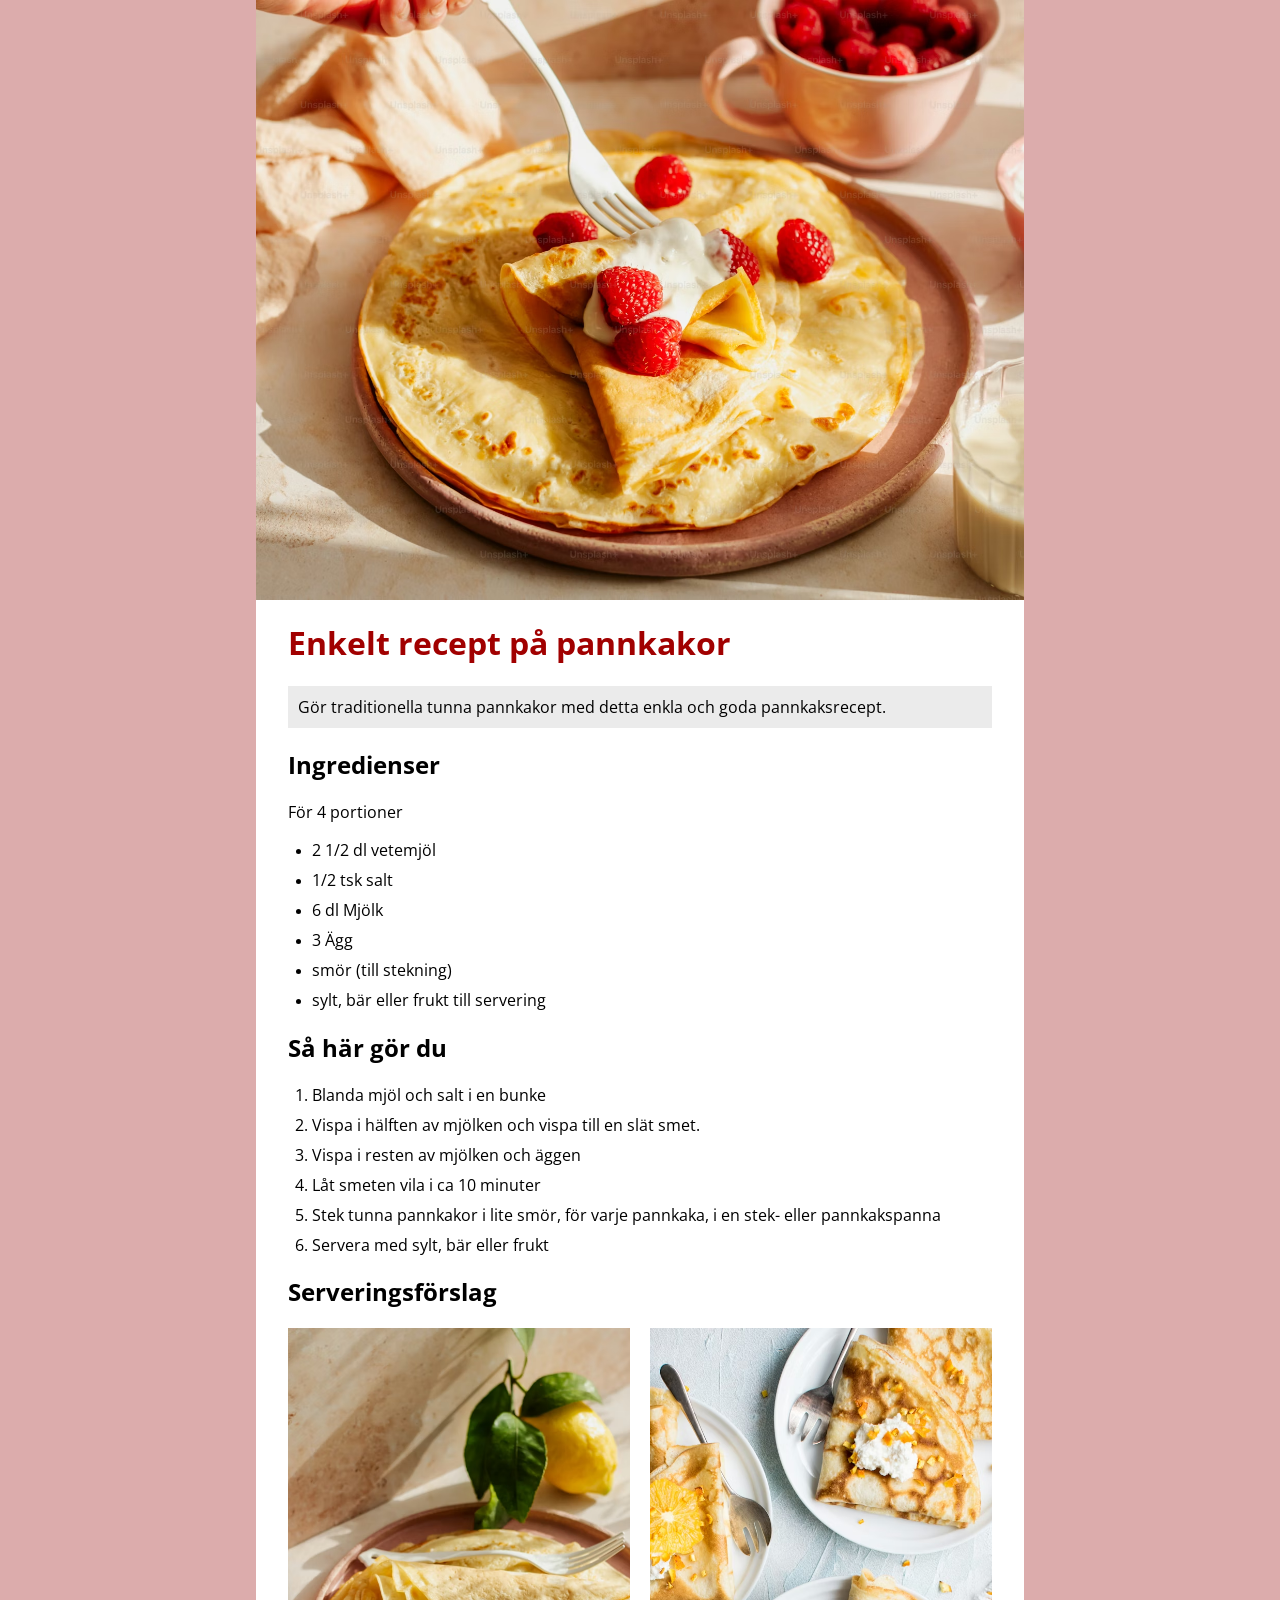
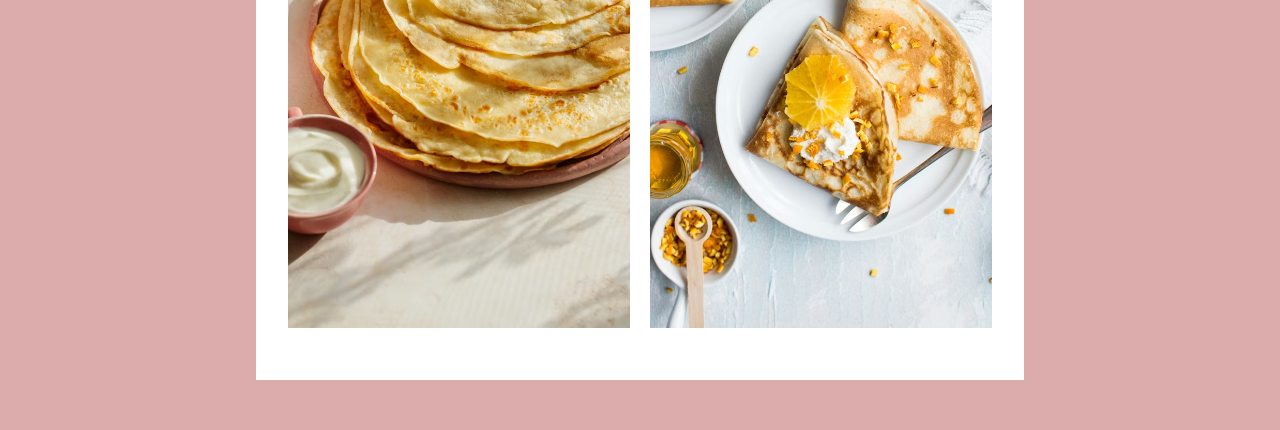
==== index.html @ ebb89137 "Refactor list formatting Co-authored-by: Copilot <copilot@github.com>" ====
<!doctype html>
<html lang="en-US">
  <head>
    <title>Pannkakor</title>
    <meta charset="utf-8" />
    <meta name="viewport" content="width=device-width" />    
    <link rel="icon" type="image/x-icon" href="images/favicon.ico">   
    <link href="styles/style.css" rel="stylesheet" />
  </head>
  <body>
    <div class="content">
      <div class="top-image"></div>
      <div class="article">
        <h1>Enkelt recept på pannkakor</h1>
        <p class="infobox">Gör traditionella tunna pannkakor med detta enkla och goda pannkaksrecept.</p>
        <h2>Ingredienser</h2>
        <p>För 4 portioner</p>
          <ul>
            <li>2 1/2 dl vetemjöl</li>
            <li>1/2 tsk salt</li>
            <li>6 dl Mjölk</li>
            <li>3 Ägg</li>
            <li>smör (till stekning)</li>
            <li>sylt, bär eller frukt till servering</li>
          </ul>
        <h2>Så här gör du</h2>
        <ol>
          <li>Blanda mjöl och salt i en bunke</li>
          <li>Vispa i hälften av mjölken och vispa till en slät smet.</li>
          <li>Vispa i resten av mjölken och äggen</li>
          <li>Låt smeten vila i ca 10 minuter</li>
          <li>Stek tunna pannkakor i lite smör, för varje pannkaka, i en stek- eller pannkakspanna</li>
          <li>Servera med sylt, bär eller frukt</li>
        </ol>
        <h2>Serveringsförslag</h2>
        <div class="bottom-images">
          <img src="images/pannkakor2.jpg">
          <img src="images/pannkakor3.jpg">
        </div>     
      </div>
    </div>
  </body>
</html>
---- styles/style.css ----
@import url('https://fonts.googleapis.com/css2?family=Open+Sans:ital,wght@0,300..800;1,300..800&display=swap');

body, html {
    background-color: #DCACAC;
    margin: 0px;
    padding-top: 0px;    
    font-family: "Open Sans", sans-serif;
}

.top-image{
    background-image: url("../images/pannkakor.jpg");
    height: 600px;

    background-position: center;
    background-repeat: no-repeat;
    background-size: cover;
    position: relative;
}

.infobox{
    background-color: #EBEBEB;
    padding: 10px;
}

.article {
    padding: 0rem 2rem 2rem 2rem;
    margin-bottom: 50px;
}

.article h1{
    color: #A10000;
}

/** Spacing between li**/
.article li {
    margin-top: 8px;
    margin-left: 1.5em;
}

/** Size of bullets **/
.article ul li::marker {
  font-size: 0.8em;
}

/** Reduce indentation of lists **/
.article ul, ol {
    text-align: left;
    padding: 0px;
}

.bottom-images{
    display: grid;
    grid-template-columns: 1fr 1fr;
    column-gap: 20px;
    width: 100%;
}

.bottom-images img{
    width: 100%;
    height: 600px;
    margin-bottom: 20px;
    object-fit: cover;
}

.content{
    background-color: white;
    width: 60%;
    min-width: 700px;
    margin-left: auto;
    margin-right: auto;
}

/** Responsive design **/
@media screen and (max-width: 800px) {
    .bottom-images{
        grid-template-columns: 1fr;
    }
    
}
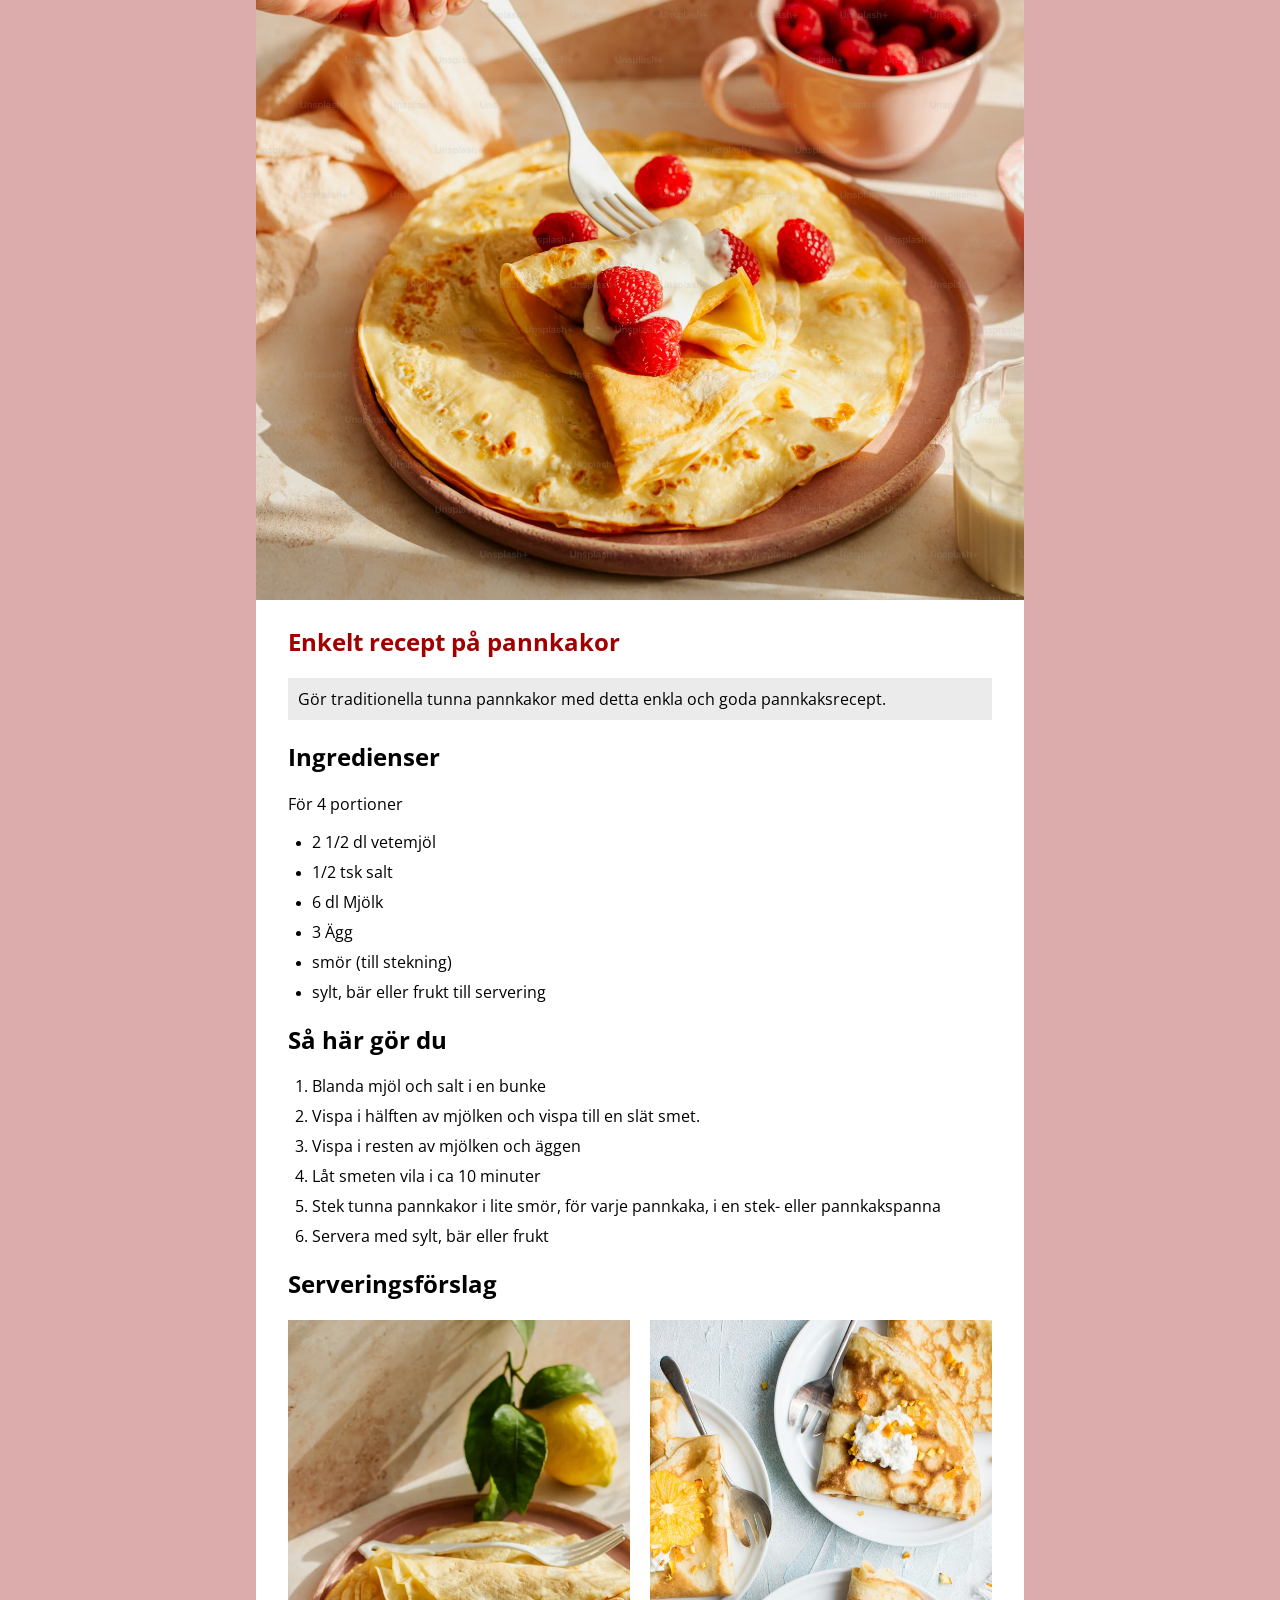
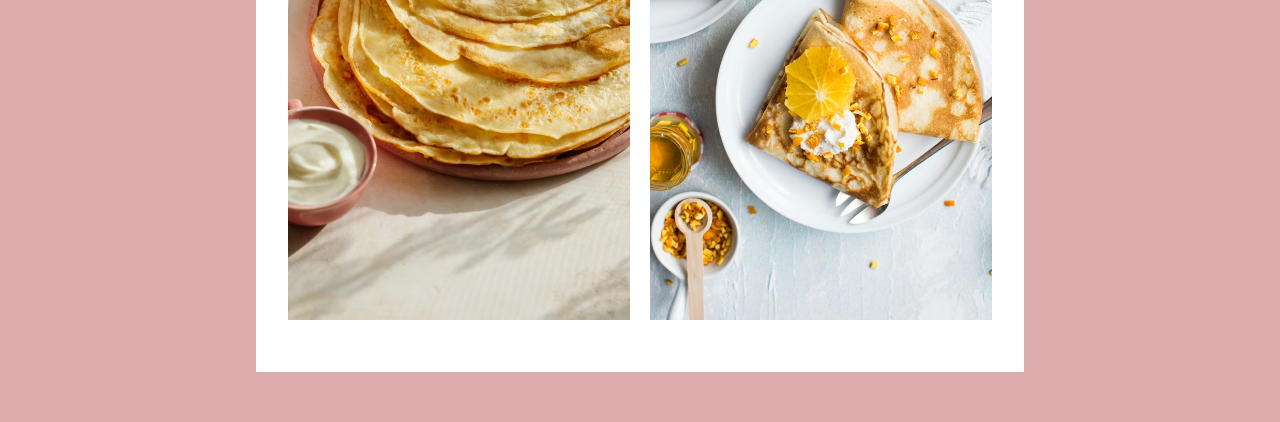
==== commit 75bcfe90: "Refactored html with semantics to improve structure and accessibility" ====
--- a/index.html
+++ b/index.html
@@ -1,43 +1,49 @@
 <!doctype html>
-<html lang="en-US">
+<html lang="sv">
   <head>
     <title>Pannkakor</title>
     <meta charset="utf-8" />
     <meta name="viewport" content="width=device-width" />    
     <link rel="icon" type="image/x-icon" href="images/favicon.ico">   
-    <link href="styles/style.css" rel="stylesheet" />
+    <link rel="stylesheet" href="styles/style.css" />
   </head>
   <body>
-    <div class="content">
-      <div class="top-image"></div>
-      <div class="article">
-        <h1>Enkelt recept på pannkakor</h1>
-        <p class="infobox">Gör traditionella tunna pannkakor med detta enkla och goda pannkaksrecept.</p>
-        <h2>Ingredienser</h2>
-        <p>För 4 portioner</p>
-          <ul>
-            <li>2 1/2 dl vetemjöl</li>
-            <li>1/2 tsk salt</li>
-            <li>6 dl Mjölk</li>
-            <li>3 Ägg</li>
-            <li>smör (till stekning)</li>
-            <li>sylt, bär eller frukt till servering</li>
-          </ul>
-        <h2>Så här gör du</h2>
-        <ol>
-          <li>Blanda mjöl och salt i en bunke</li>
-          <li>Vispa i hälften av mjölken och vispa till en slät smet.</li>
-          <li>Vispa i resten av mjölken och äggen</li>
-          <li>Låt smeten vila i ca 10 minuter</li>
-          <li>Stek tunna pannkakor i lite smör, för varje pannkaka, i en stek- eller pannkakspanna</li>
-          <li>Servera med sylt, bär eller frukt</li>
-        </ol>
-        <h2>Serveringsförslag</h2>
-        <div class="bottom-images">
-          <img src="images/pannkakor2.jpg">
-          <img src="images/pannkakor3.jpg">
-        </div>     
-      </div>
+    <div class="wrapper">      
+      <article class="article">
+        <section class="top-image"><img src="images/pannkakor.jpg" alt="Bild på pannkakor"></section>
+        <main class="article-content">
+          <header><h1>Enkelt recept på pannkakor</h1></header>
+          <section>
+            <p class="infobox">Gör traditionella tunna pannkakor med detta enkla och goda pannkaksrecept.</p>
+            <h2>Ingredienser</h2>
+            <p>För 4 portioner</p>
+              <ul>
+                <li>2 1/2 dl vetemjöl</li>
+                <li>1/2 tsk salt</li>
+                <li>6 dl Mjölk</li>
+                <li>3 Ägg</li>
+                <li>smör (till stekning)</li>
+                <li>sylt, bär eller frukt till servering</li>
+              </ul>
+            <h2>Så här gör du</h2>
+            <ol>
+              <li>Blanda mjöl och salt i en bunke</li>
+              <li>Vispa i hälften av mjölken och vispa till en slät smet.</li>
+              <li>Vispa i resten av mjölken och äggen</li>
+              <li>Låt smeten vila i ca 10 minuter</li>
+              <li>Stek tunna pannkakor i lite smör, för varje pannkaka, i en stek- eller pannkakspanna</li>
+              <li>Servera med sylt, bär eller frukt</li>
+            </ol>
+          </section>
+          <section>
+            <h2>Serveringsförslag</h2>
+            <footer class="bottom-images">
+              <img src="images/pannkakor2.jpg" alt="Pannkakor med jordgubbar och grädde">
+              <img src="images/pannkakor3.jpg" alt="Pannkakor med apelsinskivor och ricottaost">
+            </footer>
+          </section>
+        </main>
+      </article>
     </div>
   </body>
 </html>
--- a/styles/style.css
+++ b/styles/style.css
@@ -7,14 +7,11 @@
     font-family: "Open Sans", sans-serif;
 }
 
-.top-image{
-    background-image: url("../images/pannkakor.jpg");
+.top-image img{
+    width: 100%;
     height: 600px;
-
-    background-position: center;
-    background-repeat: no-repeat;
-    background-size: cover;
-    position: relative;
+    position: center;
+    object-fit: cover;
 }
 
 .infobox{
@@ -22,13 +19,16 @@
     padding: 10px;
 }
 
-.article {
-    padding: 0rem 2rem 2rem 2rem;
+.article {    
     margin-bottom: 50px;
 }
 
 .article h1{
     color: #A10000;
+}
+
+.article-content{
+    padding: 0rem 2rem 2rem 2rem;
 }
 
 /** Spacing between li**/
@@ -62,7 +62,7 @@
     object-fit: cover;
 }
 
-.content{
+.wrapper{
     background-color: white;
     width: 60%;
     min-width: 700px;
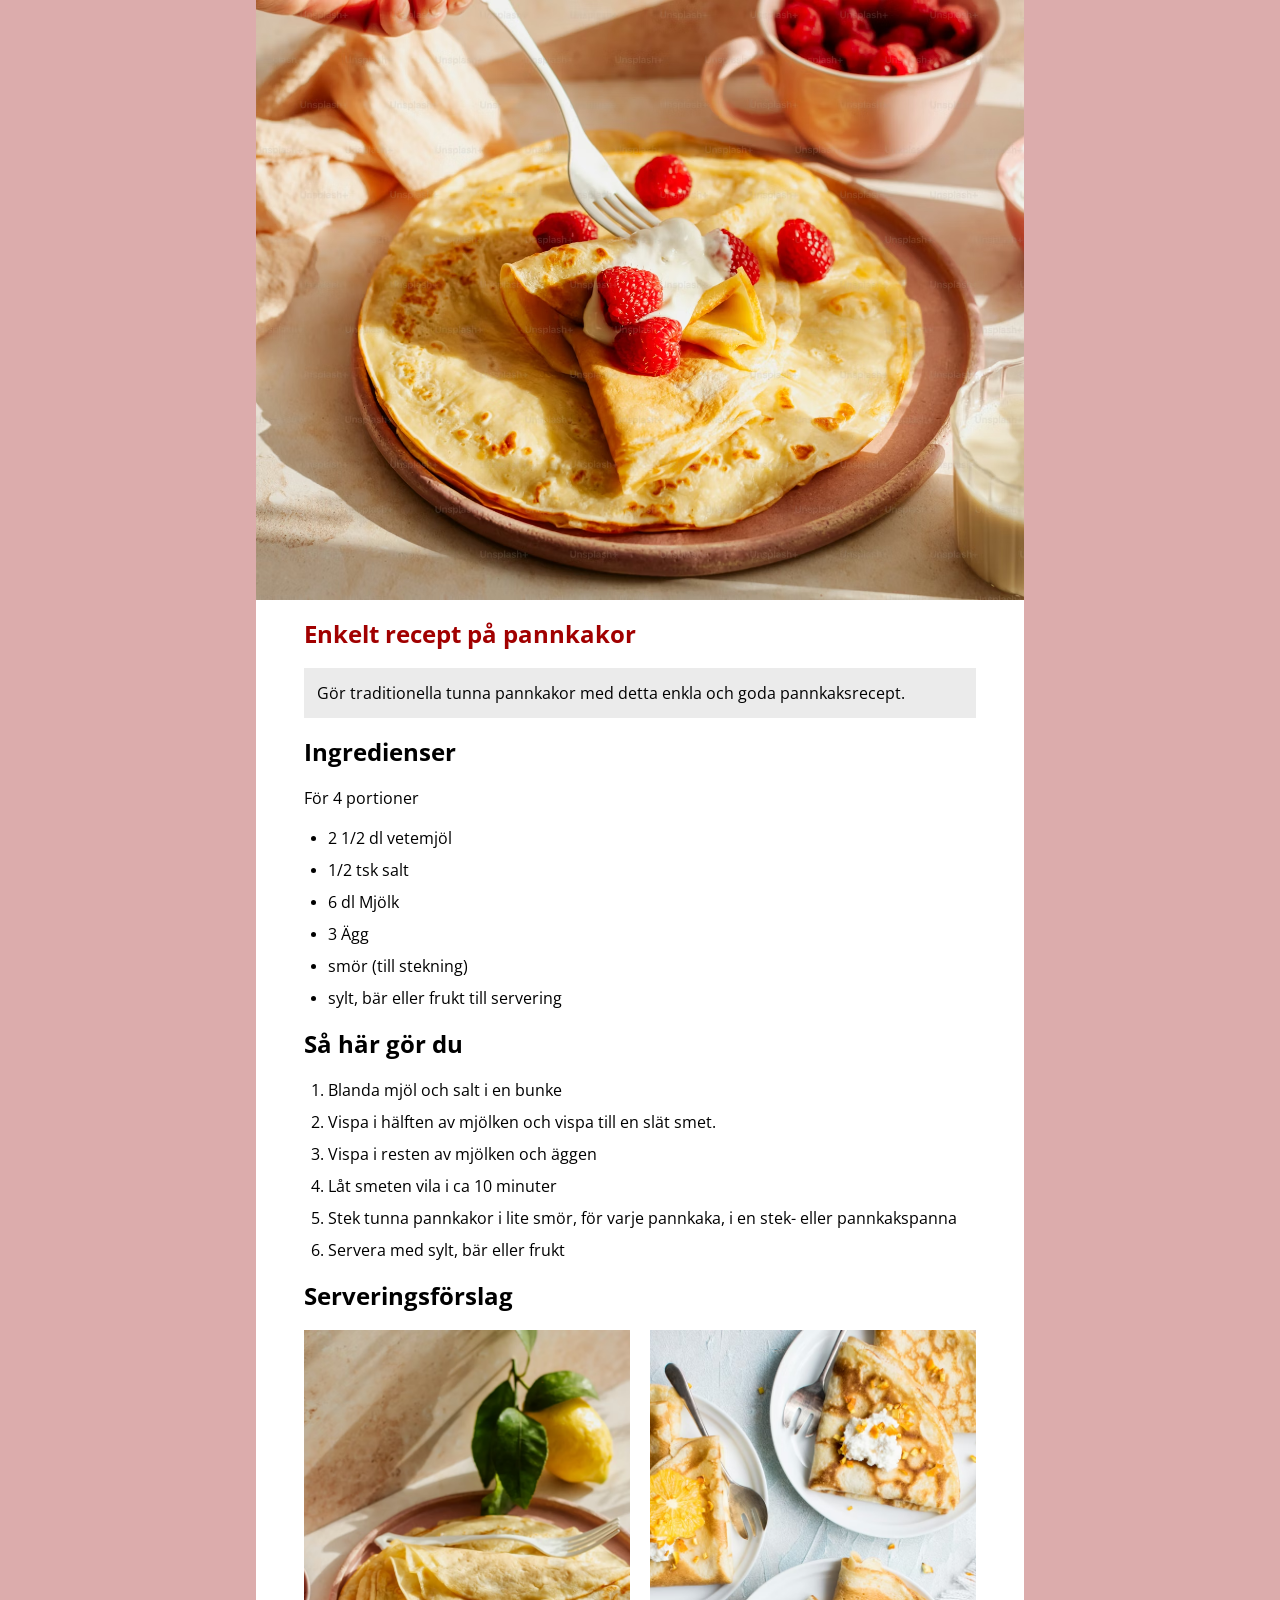
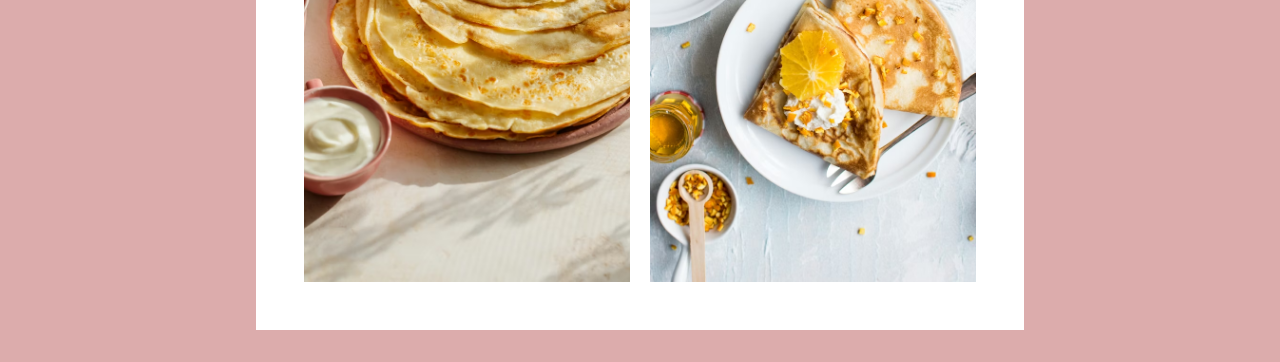
==== commit 5b0a8c5e: "Refactoring using the BEM naming convention" ====
--- a/index.html
+++ b/index.html
@@ -1,45 +1,50 @@
 <!doctype html>
-<html lang="sv">
+<html class="page" lang="sv">
   <head>
     <title>Pannkakor</title>
     <meta charset="utf-8" />
     <meta name="viewport" content="width=device-width" />    
     <link rel="icon" type="image/x-icon" href="images/favicon.ico">   
     <link rel="stylesheet" href="styles/style.css" />
+
+    <!-- Google Fonts -->
+    <link rel="preconnect" href="https://fonts.googleapis.com">
+    <link rel="preconnect" href="https://fonts.gstatic.com" crossorigin>
+    <link href="https://fonts.googleapis.com/css2?family=Open+Sans:ital,wght@0,300..800;1,300..800&display=swap" rel="stylesheet">
   </head>
-  <body>
+  <body class="page__body">
     <div class="wrapper">      
       <article class="article">
-        <section class="top-image"><img src="images/pannkakor.jpg" alt="Bild på pannkakor"></section>
-        <main class="article-content">
-          <header><h1>Enkelt recept på pannkakor</h1></header>
+        <section><img class="article__top-image" src="images/pannkakor.jpg" alt="Bild på pannkakor"></section>
+        <main class="article__content">
+          <header><h1 class="article__heading">Enkelt recept på pannkakor</h1></header>
           <section>
             <p class="infobox">Gör traditionella tunna pannkakor med detta enkla och goda pannkaksrecept.</p>
-            <h2>Ingredienser</h2>
-            <p>För 4 portioner</p>
-              <ul>
-                <li>2 1/2 dl vetemjöl</li>
-                <li>1/2 tsk salt</li>
-                <li>6 dl Mjölk</li>
-                <li>3 Ägg</li>
-                <li>smör (till stekning)</li>
-                <li>sylt, bär eller frukt till servering</li>
+            <h2 class="article__subheading">Ingredienser</h2>
+            <p class="article_text">För 4 portioner</p>
+              <ul class="unordered-list">
+                <li class="list-item">2 1/2 dl vetemjöl</li>
+                <li class="list-item">1/2 tsk salt</li>
+                <li class="list-item">6 dl Mjölk</li>
+                <li class="list-item">3 Ägg</li>
+                <li class="list-item">smör (till stekning)</li>
+                <li class="list-item">sylt, bär eller frukt till servering</li>
               </ul>
-            <h2>Så här gör du</h2>
-            <ol>
-              <li>Blanda mjöl och salt i en bunke</li>
-              <li>Vispa i hälften av mjölken och vispa till en slät smet.</li>
-              <li>Vispa i resten av mjölken och äggen</li>
-              <li>Låt smeten vila i ca 10 minuter</li>
-              <li>Stek tunna pannkakor i lite smör, för varje pannkaka, i en stek- eller pannkakspanna</li>
-              <li>Servera med sylt, bär eller frukt</li>
+            <h2 class="article__subheading">Så här gör du</h2>
+            <ol class="ordered-list">
+              <li class="list-item">Blanda mjöl och salt i en bunke</li>
+              <li class="list-item">Vispa i hälften av mjölken och vispa till en slät smet.</li>
+              <li class="list-item">Vispa i resten av mjölken och äggen</li>
+              <li class="list-item">Låt smeten vila i ca 10 minuter</li>
+              <li class="list-item">Stek tunna pannkakor i lite smör, för varje pannkaka, i en stek- eller pannkakspanna</li>
+              <li class="list-item">Servera med sylt, bär eller frukt</li>
             </ol>
           </section>
           <section>
-            <h2>Serveringsförslag</h2>
-            <footer class="bottom-images">
-              <img src="images/pannkakor2.jpg" alt="Pannkakor med jordgubbar och grädde">
-              <img src="images/pannkakor3.jpg" alt="Pannkakor med apelsinskivor och ricottaost">
+            <h2 class="article__subheading">Serveringsförslag</h2>
+            <footer class="article__footer">
+              <img class="article__bottom-images" src="images/pannkakor2.jpg" alt="Pannkakor med jordgubbar och grädde">
+              <img class="article__bottom-images" src="images/pannkakor3.jpg" alt="Pannkakor med apelsinskivor och ricottaost">
             </footer>
           </section>
         </main>
--- a/styles/style.css
+++ b/styles/style.css
@@ -1,13 +1,105 @@
-@import url('https://fonts.googleapis.com/css2?family=Open+Sans:ital,wght@0,300..800;1,300..800&display=swap');
+/** CSS Reset - Josh W Comeau **/
 
-body, html {
-    background-color: #DCACAC;
+/* 1. Use a more-intuitive box-sizing model */
+*, *::before, *::after {
+  box-sizing: border-box;
+}
+
+/* 2. Remove default margin & padding */
+*:not(dialog) {
+  margin: 0;
+  padding: 0;
+}
+
+/* 3. Enable keyword animations */
+@media (prefers-reduced-motion: no-preference) {
+  html {
+    interpolate-size: allow-keywords;
+  }
+}
+
+body {
+  /* 4. Increase line-height */
+  line-height: 1.5;
+  /* 5. Improve text rendering */
+  -webkit-font-smoothing: antialiased;
+  /* Make the body take up the full height of the viewport */
+  min-height: 100vh;
+}
+
+/* 6. Improve media defaults */
+img, picture, video, canvas, svg {
+  display: block;
+  max-width: 100%;
+}
+
+/* 7. Inherit fonts for form controls */
+input, button, textarea, select {
+  font: inherit;
+}
+
+/* 8. Avoid text overflows */
+p, h1, h2, h3, h4, h5, h6 {
+  overflow-wrap: break-word;
+}
+
+/* 9. Improve line wrapping */
+p {
+  text-wrap: pretty;
+}
+h1, h2, h3, h4, h5, h6 {
+  text-wrap: balance;
+}
+
+/* 10. Create a root stacking context */
+#root, #__next {
+  isolation: isolate;
+}
+
+/****************/
+
+:root{
+    /* Colors */
+    --clr-red: #A10000;
+    --clr-white: #FFFFFF;
+    --clr-light-gray: #EBEBEB;
+    --clr-soft-pink: #DCACAC;
+
+    /* Used colors */
+    --clr-text-headings: var(--clr-red);
+    --clr-bg: var(--clr-soft-pink);
+    --clr-article-bg: var(--clr-white);
+    --clr-infobox-bg: var(--clr-light-gray);
+
+    /* Font */
+    --ff-base: "Open Sans", sans-serif;
+
+    /* Font weight */
+    --fw-bold: 600;
+
+    /* Font size */
+    --fs-small: 0.825rem;
+
+    /* Bullet size */
+    --ff-bullet-size: 0.85rem;
+}
+
+/* Global styles */
+.page, .page__body {
+    background-color: var(--clr-bg);
     margin: 0px;
     padding-top: 0px;    
-    font-family: "Open Sans", sans-serif;
+    font-family: var(--ff-base);
 }
 
-.top-image img{
+.wrapper{
+    width: 60%;
+    min-width: 700px;
+    margin-left: auto;
+    margin-right: auto;
+}
+
+.article__top-image{
     width: 100%;
     height: 600px;
     position: center;
@@ -15,65 +107,68 @@
 }
 
 .infobox{
-    background-color: #EBEBEB;
-    padding: 10px;
+    background-color: var(--clr-infobox-bg);
+    padding: 0.8rem;
+    margin: 1rem;
 }
 
 .article {    
-    margin-bottom: 50px;
+    background-color: var(--clr-article-bg);
+    margin-bottom: 1rem;
+
+    .article__heading, .article__subheading{
+        margin: 1rem;
+    }
+
+    .article__heading{
+        color: var(--clr-red);
+    }
+
+    /** Size of bullets **/
+    .unordered-list .list-item::marker {
+        font-size: var(--ff-bullet-size);
+    }
+
+    /** Adjust list indentation **/
+    .unordered-list, .ordered-list {
+        text-align: left;
+        padding: 0px;
+        margin-top: 1rem;
+        margin-left: 1rem;
+    }
+
+    .list-item {
+        margin-top: 0.5rem;
+        margin-left: 1.5rem;
+    }
+
+    .article_text{
+        margin-left: 1rem;
+    }
 }
 
-.article h1{
-    color: #A10000;
+.article__content{
+    margin: 0rem 2rem 2rem 2rem;
 }
 
-.article-content{
-    padding: 0rem 2rem 2rem 2rem;
-}
-
-/** Spacing between li**/
-.article li {
-    margin-top: 8px;
-    margin-left: 1.5em;
-}
-
-/** Size of bullets **/
-.article ul li::marker {
-  font-size: 0.8em;
-}
-
-/** Reduce indentation of lists **/
-.article ul, ol {
-    text-align: left;
-    padding: 0px;
-}
-
-.bottom-images{
+.article__footer{
     display: grid;
     grid-template-columns: 1fr 1fr;
     column-gap: 20px;
     width: 100%;
-}
+    padding: 0 1rem 0 1rem;
 
-.bottom-images img{
-    width: 100%;
-    height: 600px;
-    margin-bottom: 20px;
-    object-fit: cover;
-}
-
-.wrapper{
-    background-color: white;
-    width: 60%;
-    min-width: 700px;
-    margin-left: auto;
-    margin-right: auto;
+    .article__bottom-images{
+        width: 100%;
+        height: 600px;
+        padding-bottom: 3rem;
+        object-fit: cover;
+    }
 }
 
 /** Responsive design **/
 @media screen and (max-width: 800px) {
-    .bottom-images{
+    .article__footer{
         grid-template-columns: 1fr;
     }
-    
 }
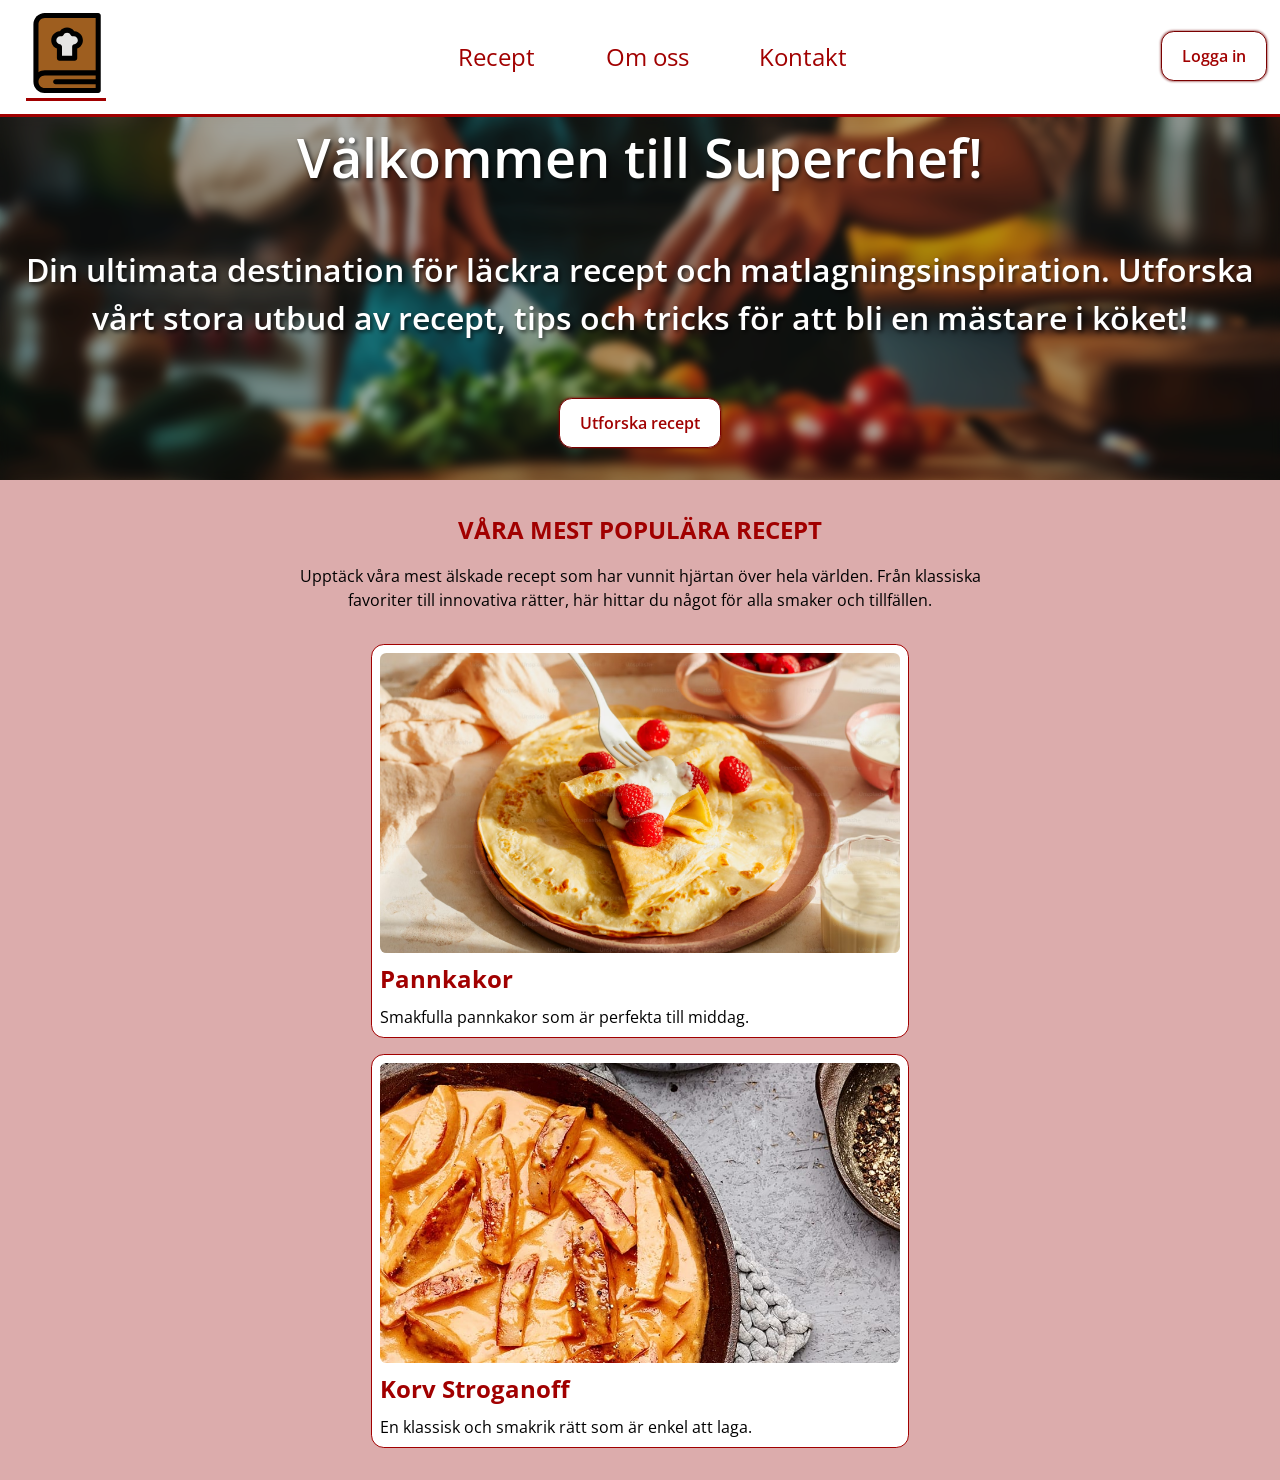
==== commit 11e12903: "Added index page with hero image and refactored code to be more responsive." ====
--- a/index.html
+++ b/index.html
@@ -3,52 +3,97 @@
   <head>
     <title>Pannkakor</title>
     <meta charset="utf-8" />
-    <meta name="viewport" content="width=device-width" />    
-    <link rel="icon" type="image/x-icon" href="images/favicon.ico">   
+    <meta name="viewport" content="width=device-width" />
+    <link rel="icon" href="images/logo_white.svg" type="image/svg+xml" />
     <link rel="stylesheet" href="styles/style.css" />
 
     <!-- Google Fonts -->
-    <link rel="preconnect" href="https://fonts.googleapis.com">
-    <link rel="preconnect" href="https://fonts.gstatic.com" crossorigin>
-    <link href="https://fonts.googleapis.com/css2?family=Open+Sans:ital,wght@0,300..800;1,300..800&display=swap" rel="stylesheet">
+    <link rel="preconnect" href="https://fonts.googleapis.com" />
+    <link rel="preconnect" href="https://fonts.gstatic.com" crossorigin />
+    <link
+      href="https://fonts.googleapis.com/css2?family=Open+Sans:ital,wght@0,300..800;1,300..800&display=swap"
+      rel="stylesheet"
+    />
   </head>
   <body class="page__body">
-    <div class="wrapper">      
-      <article class="article">
-        <section><img class="article__top-image" src="images/pannkakor.jpg" alt="Bild på pannkakor"></section>
-        <main class="article__content">
-          <header><h1 class="article__heading">Enkelt recept på pannkakor</h1></header>
-          <section>
-            <p class="infobox">Gör traditionella tunna pannkakor med detta enkla och goda pannkaksrecept.</p>
-            <h2 class="article__subheading">Ingredienser</h2>
-            <p class="article_text">För 4 portioner</p>
-              <ul class="unordered-list">
-                <li class="list-item">2 1/2 dl vetemjöl</li>
-                <li class="list-item">1/2 tsk salt</li>
-                <li class="list-item">6 dl Mjölk</li>
-                <li class="list-item">3 Ägg</li>
-                <li class="list-item">smör (till stekning)</li>
-                <li class="list-item">sylt, bär eller frukt till servering</li>
-              </ul>
-            <h2 class="article__subheading">Så här gör du</h2>
-            <ol class="ordered-list">
-              <li class="list-item">Blanda mjöl och salt i en bunke</li>
-              <li class="list-item">Vispa i hälften av mjölken och vispa till en slät smet.</li>
-              <li class="list-item">Vispa i resten av mjölken och äggen</li>
-              <li class="list-item">Låt smeten vila i ca 10 minuter</li>
-              <li class="list-item">Stek tunna pannkakor i lite smör, för varje pannkaka, i en stek- eller pannkakspanna</li>
-              <li class="list-item">Servera med sylt, bär eller frukt</li>
-            </ol>
-          </section>
-          <section>
-            <h2 class="article__subheading">Serveringsförslag</h2>
-            <footer class="article__footer">
-              <img class="article__bottom-images" src="images/pannkakor2.jpg" alt="Pannkakor med jordgubbar och grädde">
-              <img class="article__bottom-images" src="images/pannkakor3.jpg" alt="Pannkakor med apelsinskivor och ricottaost">
-            </footer>
-          </section>
-        </main>
-      </article>
+    <header class="page__header">
+      <nav class="navbar" role="navigation" aria-label="Main Navigation">
+        <ul class="navbar__list">
+          <li class="navbar__item navbar__logo" aria-current="page">
+            <a
+              class="navbar__link navbar__logo__link navbar__link--active"
+              href="index.html"
+            >
+              <img
+                src="images/logo_color.svg"
+                class="navbar__item__logo"
+                alt="Superchef Home"
+              />
+            </a>
+          </li>
+          <li class="navbar__item">
+            <a class="navbar__link" href="gallery.html">Recept</a>
+          </li>
+          <li class="navbar__item">
+            <a class="navbar__link" href="#">Om oss</a>
+          </li>
+          <li class="navbar__item">
+            <a class="navbar__link" href="#">Kontakt</a>
+          </li>
+          <li class="navbar__item">
+            <button class="navbar__button">Logga in</button>
+          </li>
+        </ul>
+      </nav>
+      <section class="hero-image">
+        <div class="hero__content">
+          <h1 class="hero__heading">Välkommen till Superchef!</h1>
+          <p class="hero__text">
+            Din ultimata destination för läckra recept och
+            matlagningsinspiration. Utforska vårt stora utbud av recept, tips
+            och tricks för att bli en mästare i köket!
+          </p>
+          <a href="gallery.html">
+            <button class="hero__button" aria-label="Utforska recept">
+              Utforska recept
+            </button>
+          </a>
+        </div>
+      </section>
+    </header>
+    <div class="wrapper">
+      <section class="content">
+        <h2 class="section__heading">Våra mest populära recept</h2>
+        <p class="section__text">
+          Upptäck våra mest älskade recept som har vunnit hjärtan över hela
+          världen. Från klassiska favoriter till innovativa rätter, här hittar
+          du något för alla smaker och tillfällen.
+        </p>
+        <div class="gallery">
+          <a href="pannkakor.html">
+            <article class="gallery__item">
+              <img
+                class="gallery__item__image"
+                src="images/pannkakor.jpg"
+                alt="Bild på pannkakor"
+              />
+              <h2 class="gallery__item__heading">Pannkakor</h2>
+              <p>Smakfulla pannkakor som är perfekta till middag.</p>
+            </article>
+          </a>
+          <a href="pannkakor.html">
+            <article class="gallery__item">
+              <img
+                class="gallery__item__image"
+                src="images/korvstroganoff.jpg"
+                alt="Bild på korvstroganoff"
+              />
+              <h2 class="gallery__item__heading">Korv Stroganoff</h2>
+              <p>En klassisk och smakrik rätt som är enkel att laga.</p>
+            </article>
+          </a>
+        </div>
+      </section>
     </div>
   </body>
-</html>+</html>
--- a/styles/style.css
+++ b/styles/style.css
@@ -1,7 +1,9 @@
 /** CSS Reset - Josh W Comeau **/
 
 /* 1. Use a more-intuitive box-sizing model */
-*, *::before, *::after {
+*,
+*::before,
+*::after {
   box-sizing: border-box;
 }
 
@@ -28,18 +30,31 @@
 }
 
 /* 6. Improve media defaults */
-img, picture, video, canvas, svg {
+img,
+picture,
+video,
+canvas,
+svg {
   display: block;
   max-width: 100%;
 }
 
 /* 7. Inherit fonts for form controls */
-input, button, textarea, select {
+input,
+button,
+textarea,
+select {
   font: inherit;
 }
 
 /* 8. Avoid text overflows */
-p, h1, h2, h3, h4, h5, h6 {
+p,
+h1,
+h2,
+h3,
+h4,
+h5,
+h6 {
   overflow-wrap: break-word;
 }
 
@@ -47,128 +62,415 @@
 p {
   text-wrap: pretty;
 }
-h1, h2, h3, h4, h5, h6 {
+h1,
+h2,
+h3,
+h4,
+h5,
+h6 {
   text-wrap: balance;
 }
 
 /* 10. Create a root stacking context */
-#root, #__next {
+#root,
+#__next {
   isolation: isolate;
 }
 
+/* 11. Remove default list styles */
+ul[role="list"],
+ol[role="list"] {
+  list-style: none;
+}
+
+ul {
+  list-style-type: none;
+}
+
 /****************/
 
-:root{
-    /* Colors */
-    --clr-red: #A10000;
-    --clr-white: #FFFFFF;
-    --clr-light-gray: #EBEBEB;
-    --clr-soft-pink: #DCACAC;
-
-    /* Used colors */
-    --clr-text-headings: var(--clr-red);
-    --clr-bg: var(--clr-soft-pink);
-    --clr-article-bg: var(--clr-white);
-    --clr-infobox-bg: var(--clr-light-gray);
-
-    /* Font */
-    --ff-base: "Open Sans", sans-serif;
-
-    /* Font weight */
-    --fw-bold: 600;
-
-    /* Font size */
-    --fs-small: 0.825rem;
-
-    /* Bullet size */
-    --ff-bullet-size: 0.85rem;
+:root {
+  /* Colors */
+  --clr-red: #a10000;
+  --clr-white: #ffffff;
+  --clr-light-gray: #ebebeb;
+  --clr-soft-pink: #dcacac;
+  --clr-red-darker: #7a0000;
+
+  /* Used colors */
+  --clr-text-headings: var(--clr-red);
+  --clr-bg: var(--clr-soft-pink);
+  --clr-article-bg: var(--clr-white);
+  --clr-infobox-bg: var(--clr-light-gray);
+  --clr-border: var(--clr-red);
+  --clr-link: var(--clr-red);
+  --clr-bg-button: var(--clr-white);
+  --clr-button-text: var(--clr-red);
+  --clr-button-border: var(--clr-red-darker);
+
+  /* Font */
+  --ff-base: "Open Sans", sans-serif;
+
+  /* Font weight */
+  --fw-bold: 600;
+
+  /* Font size */
+  --fs-small: 0.825rem;
+  --fs-medium: 1rem;
+  --fs-large: 1.5rem;
+  --fs-xlarge: 2rem;
+  --fs-heading: 3rem;
+  --fs-xl-heading: 4rem;
+
+  /* Bullet size */
+  --ff-bullet-size: 0.85rem;
+
+  /* Border radius */
+  --border-radius-sm: 0.4rem;
+  --border-radius-md: 0.8rem;
+}
+.html {
+  scrollbar-gutter: stable;
 }
 
 /* Global styles */
-.page, .page__body {
-    background-color: var(--clr-bg);
-    margin: 0px;
-    padding-top: 0px;    
-    font-family: var(--ff-base);
-}
-
-.wrapper{
-    width: 60%;
-    min-width: 700px;
-    margin-left: auto;
-    margin-right: auto;
-}
-
-.article__top-image{
+.page,
+.page__body {
+  background-color: var(--clr-bg);
+  margin: 0px;
+  padding-top: 0px;
+  font-family: var(--ff-base);
+}
+
+.page__heading {
+  text-align: center;
+  margin: 2rem 0;
+  color: var(--clr-text-headings);
+}
+
+.section__heading {
+  text-align: center;
+  text-transform: uppercase;
+  font-size: clamp(var(--fs-small), 4vw + 1rem, var(--fs-large));
+  color: var(--clr-text-headings);
+  margin: 1rem;
+}
+
+.section__text {
+  text-align: center;
+  text-wrap: pretty;
+  font-size: var(--fs-medium);
+  font-size: clamp(var(--fs-small), 2vw + 1rem, var(--fs-medium));
+  margin: 0rem 2rem 2rem 2rem;
+}
+
+.navbar {
+  background-color: var(--clr-white);
+  border-bottom: 3px solid var(--clr-red);
+  .navbar__list {
+    display: flex;
+    padding: clamp(0rem, 1vw, 1rem);
+    align-items: center;
+  }
+  .navbar__item {
+    margin-inline-start: clamp(0rem, 1vw, 1rem);
+    &:not(.navbar__logo) {
+      margin-inline-start: clamp(0.1rem, 3vw, 4rem);
+    }
+    white-space: nowrap;
+  }
+  .navbar__item:first-child {
+    margin-inline-end: auto;
+  }
+  .navbar__item:last-child {
+    margin-inline-start: auto;
+  }
+  .navbar__button {
+    display: inline-block;
+    background-color: var(--clr-bg-button);
+    padding: clamp(0.5rem, 1vw + 1vw, 0.75rem) clamp(1rem, 3vw, 1.25rem);
+    color: var(--clr-button-text);
+    border-color: var(--clr-button-border);
+    border-radius: 0.8rem;
+    margin-top: -0.15rem;
+    font-weight: var(--fw-bold);
+    font-size: clamp(var(--fs-small), 2vw + 0.5rem, var(--fs-medium));
+    border: 1px solid var(--clr-button-border);
+    outline: none;
+    cursor: pointer;
+    box-shadow: 0px 0px 2px 1px rgba(109, 4, 4, 0.487);
+
+    &:hover {
+      background-color: var(--clr-red-darker);
+      color: var(--clr-white);
+      transition: all 0.2s ease-in;
+      text-decoration: underline;
+    }
+  }
+
+  .navbar__link:hover {
+    background-color: var(--clr-soft-pink);
+    color: var(--clr-red);
+    transition: all 0.2s ease-in;
+  }
+
+  .navbar__link {
+    &:not(.navbar__logo__link) {
+      padding: 0.5rem 1rem;
+      display: inline-block;
+      min-height: 44px;
+    }
+    color: var(--clr-link);
+    border-radius: 0.8rem;
+    text-decoration: none;
+    font-size: clamp(var(--fs-small), 2vw + 0.5rem, var(--fs-large));
+  }
+
+  .navbar__link--active {
+    color: var(--clr-red);
+    text-decoration: underline;
+  }
+
+  .navbar__item__logo {
+    min-height: 50px;
+    min-width: 50px;
+    max-height: 80px;
+    margin-bottom: 5px;
+  }
+  .navbar__logo__link {
+    display: flex;
+    align-items: center;
+    gap: 0.5rem;
+    border-bottom: 3px solid;
+    border-radius: 0;
+    border-color: transparent;
+  }
+  .navbar__logo__link.navbar__link--active {
+    border-bottom: 3px solid;
+    border-radius: 0;
+    &:hover {
+      background-color: transparent;
+    }
+  }
+}
+
+/* Main content wrapper */
+.wrapper {
+  width: 60%;
+  max-width: 1920px;
+  margin-left: auto;
+  margin-right: auto;
+}
+
+.article__top-image {
+  width: 100%;
+  height: 600px;
+  position: center;
+  object-fit: cover;
+}
+
+.infobox {
+  background-color: var(--clr-infobox-bg);
+  padding: 0.8rem;
+  margin: 1rem;
+}
+
+.article {
+  background-color: var(--clr-article-bg);
+  margin-bottom: 1rem;
+
+  .article__heading,
+  .article__subheading {
+    margin: 1rem;
+  }
+
+  .article__heading {
+    color: var(--clr-red);
+  }
+
+  /** Size of bullets **/
+  .unordered-list .list-item::marker {
+    font-size: var(--ff-bullet-size);
+  }
+
+  /** Adjust list indentation **/
+  .unordered-list,
+  .ordered-list {
+    text-align: left;
+    padding: 0px;
+    margin-top: 1rem;
+    margin-left: 1.5rem;
+    list-style-type: disc;
+  }
+
+  .list-item {
+    margin-top: 0.5rem;
+  }
+
+  /* List styling */
+  .unordered-list {
+    list-style-type: disc;
+    .list-item {
+      margin-left: 1em;
+    }
+  }
+
+  .ordered-list {
+    list-style-type: decimal;
+    .list-item {
+      margin-left: 1.25em;
+    }
+  }
+
+  .article__text {
+    margin-left: 1rem;
+  }
+}
+
+.article__content {
+  margin: 0rem 2rem 2rem 2rem;
+}
+
+.article__footer {
+  display: grid;
+  grid-template-columns: 1fr 1fr;
+  column-gap: 20px;
+  width: 100%;
+  padding: 0 1rem 0 1rem;
+
+  .article__bottom-images {
     width: 100%;
     height: 600px;
-    position: center;
+    padding-bottom: 3rem;
     object-fit: cover;
-}
-
-.infobox{
-    background-color: var(--clr-infobox-bg);
-    padding: 0.8rem;
-    margin: 1rem;
-}
-
-.article {    
-    background-color: var(--clr-article-bg);
-    margin-bottom: 1rem;
-
-    .article__heading, .article__subheading{
-        margin: 1rem;
-    }
-
-    .article__heading{
-        color: var(--clr-red);
-    }
-
-    /** Size of bullets **/
-    .unordered-list .list-item::marker {
-        font-size: var(--ff-bullet-size);
-    }
-
-    /** Adjust list indentation **/
-    .unordered-list, .ordered-list {
-        text-align: left;
-        padding: 0px;
-        margin-top: 1rem;
-        margin-left: 1rem;
-    }
-
-    .list-item {
-        margin-top: 0.5rem;
-        margin-left: 1.5rem;
-    }
-
-    .article_text{
-        margin-left: 1rem;
-    }
-}
-
-.article__content{
-    margin: 0rem 2rem 2rem 2rem;
-}
-
-.article__footer{
-    display: grid;
-    grid-template-columns: 1fr 1fr;
-    column-gap: 20px;
-    width: 100%;
-    padding: 0 1rem 0 1rem;
-
-    .article__bottom-images{
-        width: 100%;
-        height: 600px;
-        padding-bottom: 3rem;
-        object-fit: cover;
-    }
+  }
 }
 
 /** Responsive design **/
 @media screen and (max-width: 800px) {
-    .article__footer{
-        grid-template-columns: 1fr;
-    }
-}+  .article__footer {
+    grid-template-columns: 1fr;
+  }
+}
+
+.gallery {
+  width: 70%;
+  min-width: 320px;
+
+  margin: 2rem auto;
+  gap: 1rem;
+  display: grid;
+  grid-template-columns: repeat(auto-fit, minmax(min(320px, 100%), 1fr));
+
+  a {
+    text-decoration: none;
+    color: inherit;
+  }
+
+  .gallery__item {
+    height: 100%;
+    background-color: var(--clr-article-bg);
+    display: grid;
+    text-align: top;
+    grid-template-rows: auto auto 1fr;
+    gap: 0.5rem;
+    border: 1px solid var(--clr-border);
+    padding: 0.5rem;
+    border-radius: var(--border-radius-md);
+
+    h2 {
+      color: var(--clr-red);
+    }
+
+    img {
+      width: 100%;
+      height: 300px;
+      object-fit: cover;
+      border-radius: var(--border-radius-sm);
+    }
+  }
+}
+
+.hero-image {
+  background-position: center center;
+  background-image: url("../images/hero_image.jpeg");
+
+  min-height: 40vh;
+  width: 100%;
+  background-size: cover;
+  background-repeat: no-repeat;
+
+  text-align: center;
+  display: grid;
+  grid-template-rows: 1fr;
+  margin-bottom: 2rem;
+
+  .hero__content {
+    align-content: center;
+    object-fit: cover;
+    width: 100%;
+    backdrop-filter: blur(4px);
+    background-color: rgba(0, 0, 0, 0.3);
+  }
+  .hero__text {
+    text-align: center;
+    text-shadow: 2px 2px 4px rgba(0, 0, 0, 0.7);
+    color: var(--clr-white);
+    font-size: clamp(var(--fs-small), 1.25vw + 1rem, var(--fs-xlarge));
+    font-weight: var(--fw-bold);
+    margin-top: 2rem;
+    padding: 1rem;
+  }
+  .hero__heading {
+    color: var(--clr-white);
+    font-size: clamp(var(--fs-large), 3vw + 1rem, var(--fs-xl-heading));
+    font-weight: var(--fw-bold);
+    text-shadow: 2px 2px 4px rgba(0, 0, 0, 0.7);
+  }
+  .hero__button {
+    background-color: var(--clr-bg-button);
+    border-color: var(--clr-button-border);
+    color: var(--clr-button-text);
+    padding: 0.75rem 1.25rem;
+    outline: none;
+    border: 1px solid var(--clr-button-border);
+    border-radius: 0.8rem;
+    box-shadow: 0px 0px 2px 1px rgba(109, 4, 4, 0.487);
+    margin-top: 2.5rem;
+    margin-bottom: 2rem;
+    font-weight: var(--fw-bold);
+    font-size: clamp(var(--fs-small), 2vw + 0.5rem, var(--fs-medium));
+    cursor: pointer;
+    min-height: 44px;
+    min-width: 44px;
+
+    &:hover {
+      background-color: var(--clr-red-darker);
+      color: var(--clr-white);
+      transition: all 0.2s ease-in;
+      text-decoration: underline;
+    }
+  }
+}
+
+/**  This is not how you are supposed to do it, im pretty sure **/
+@media screen and (min-width: 2000px) {
+  .gallery {
+    grid-template-columns: repeat(auto-fit, minmax(min(500px, 100%), 1fr));
+  }
+}
+
+input,
+button,
+textarea,
+select {
+  font: inherit;
+}
+form {
+  display: grid;
+  gap: 1rem;
+}
+.form__group {
+  display: grid;
+  gap: 0.5rem;
+}
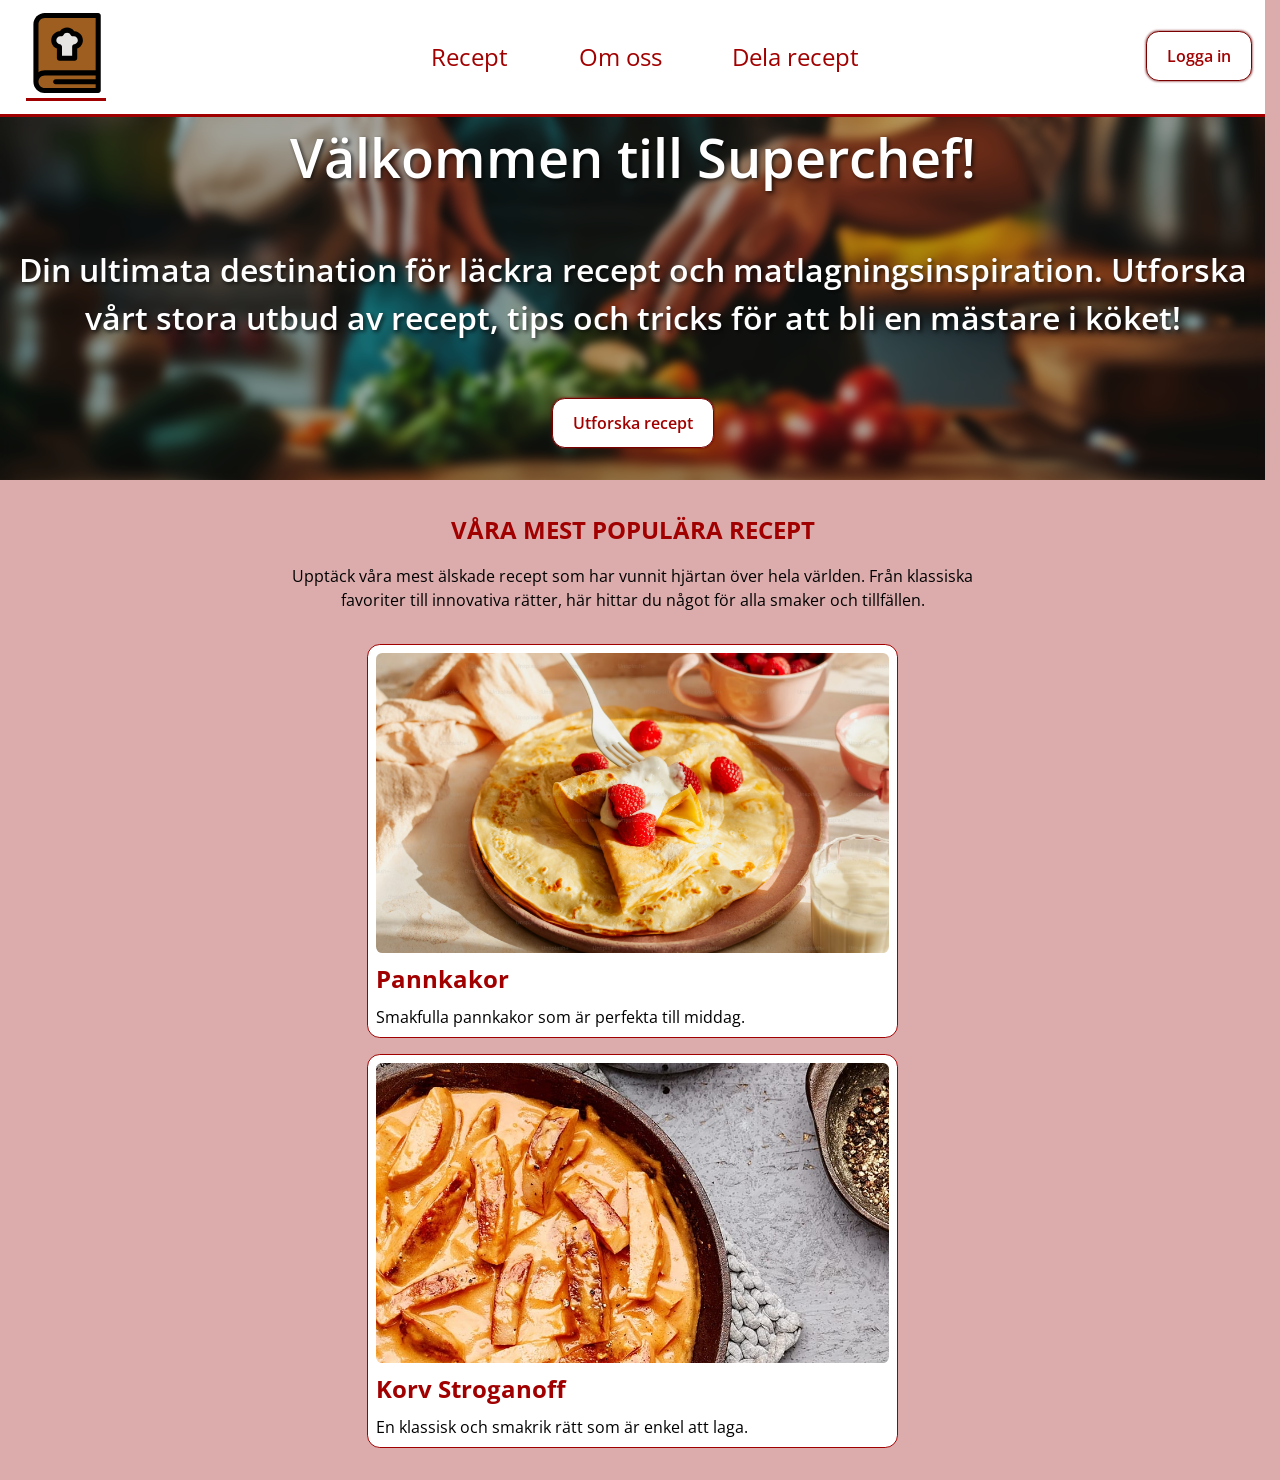
==== commit d5cf3bb9: "Added a form for submitting recipes" ====
--- a/index.html
+++ b/index.html
@@ -17,6 +17,7 @@
   </head>
   <body class="page__body">
     <header class="page__header">
+      <a href="#main" class="skip">Skip to main content</a>
       <nav class="navbar" role="navigation" aria-label="Main Navigation">
         <ul class="navbar__list">
           <li class="navbar__item navbar__logo" aria-current="page">
@@ -35,10 +36,10 @@
             <a class="navbar__link" href="gallery.html">Recept</a>
           </li>
           <li class="navbar__item">
-            <a class="navbar__link" href="#">Om oss</a>
+            <a class="navbar__link" href="about.html">Om oss</a>
           </li>
           <li class="navbar__item">
-            <a class="navbar__link" href="#">Kontakt</a>
+            <a class="navbar__link" href="share_recipe.html">Dela recept</a>
           </li>
           <li class="navbar__item">
             <button class="navbar__button">Logga in</button>
@@ -53,15 +54,13 @@
             matlagningsinspiration. Utforska vårt stora utbud av recept, tips
             och tricks för att bli en mästare i köket!
           </p>
-          <a href="gallery.html">
-            <button class="hero__button" aria-label="Utforska recept">
-              Utforska recept
-            </button>
+          <a href="gallery.html" aria-label="Utforska recept">
+            <button class="hero__button" tabindex="-1">Utforska recept</button>
           </a>
         </div>
       </section>
     </header>
-    <div class="wrapper">
+    <main id="main" class="wrapper">
       <section class="content">
         <h2 class="section__heading">Våra mest populära recept</h2>
         <p class="section__text">
@@ -94,6 +93,6 @@
           </a>
         </div>
       </section>
-    </div>
+    </main>
   </body>
 </html>
--- a/styles/style.css
+++ b/styles/style.css
@@ -129,8 +129,11 @@
   --border-radius-sm: 0.4rem;
   --border-radius-md: 0.8rem;
 }
-.html {
+
+/* Always leave room & display the scrollbar so content don't jump around */
+html {
   scrollbar-gutter: stable;
+  overflow-y: scroll;
 }
 
 /* Global styles */
@@ -162,6 +165,12 @@
   font-size: var(--fs-medium);
   font-size: clamp(var(--fs-small), 2vw + 1rem, var(--fs-medium));
   margin: 0rem 2rem 2rem 2rem;
+}
+
+a:focus-visible {
+  outline: 3px solid #420203;
+  outline-offset: 4px;
+  border-radius: 4px;
 }
 
 .navbar {
@@ -205,6 +214,12 @@
       color: var(--clr-white);
       transition: all 0.2s ease-in;
       text-decoration: underline;
+    }
+
+    &:focus-visible {
+      outline: 3px solid #420203;
+      outline-offset: 4px;
+      border-radius: 4px;
     }
   }
 
@@ -460,17 +475,118 @@
   }
 }
 
-input,
-button,
-textarea,
-select {
-  font: inherit;
-}
 form {
   display: grid;
   gap: 1rem;
-}
-.form__group {
+
+  @media (width > 720px) {
+    grid-template-columns: 1fr 1fr;
+  }
+}
+
+.form-group {
   display: grid;
   gap: 0.5rem;
-}
+
+  select {
+    justify-self: start;
+    margin-block-start: 0.45rem;
+    height: fit-content;
+    padding: 0.5rem;
+    border-radius: var(--border-radius-sm);
+  }
+}
+
+label {
+  text-transform: uppercase;
+}
+
+fieldset {
+  justify-self: start;
+  padding: 0.5rem;
+}
+
+input {
+  padding: 0.5rem;
+  border: 1px solid var(--clr-border);
+  border-radius: var(--border-radius-sm);
+  accent-color: var(--clr-red);
+
+  width: 100%;
+}
+
+.form-group__radio-field {
+  display: inline-grid;
+  align-items: center;
+  grid-auto-flow: dense;
+  padding: 0.15rem;
+
+  label {
+    padding-inline-start: 0.15rem;
+    grid-column: 2;
+  }
+}
+
+.form-group:has(.span-all) {
+  grid-column: 1 / -1;
+}
+
+.skip {
+  position: absolute;
+  overflow: hidden;
+  background: var(--clr-red-darker);
+  padding: 0.5rem;
+  border-radius: 0 0 0.5rem 0.5rem;
+  left: 0.5rem;
+  transform: translateY(-120%);
+  transition: transform 0.3s ease-in;
+
+  color: var(--clr-white);
+}
+
+.skip:focus {
+  border-radius: 0 0 0.5rem 0.5rem;
+  transform: translateY(0);
+
+  color: var(--clr-white);
+}
+
+.contact-form {
+  .contact-form__heading {
+    margin-block-start: 0.25rem;
+    margin-block-end: 1rem;
+  }
+
+  width: 70%;
+  background-color: var(--clr-article-bg);
+  padding: 2rem;
+  border-radius: var(--border-radius-md);
+  border: 1px solid var(--clr-border);
+  margin: 2rem;
+  margin-inline-start: auto;
+  margin-inline-end: auto;
+}
+
+.contact-form__button {
+  justify-self: start;
+  display: inline-block;
+  background-color: var(--clr-bg-button);
+  padding: clamp(0.5rem, 1vw + 1vw, 0.75rem) clamp(1rem, 3vw, 1.25rem);
+  color: var(--clr-button-text);
+  border-color: var(--clr-button-border);
+  border-radius: 0.8rem;
+  margin-top: -0.15rem;
+  font-weight: var(--fw-bold);
+  font-size: clamp(var(--fs-small), 2vw + 0.5rem, var(--fs-medium));
+  border: 1px solid var(--clr-button-border);
+  outline: none;
+  cursor: pointer;
+  box-shadow: 0px 0px 2px 1px rgba(109, 4, 4, 0.487);
+
+  &:hover {
+    background-color: var(--clr-red-darker);
+    color: var(--clr-white);
+    transition: all 0.2s ease-in;
+    text-decoration: underline;
+  }
+}
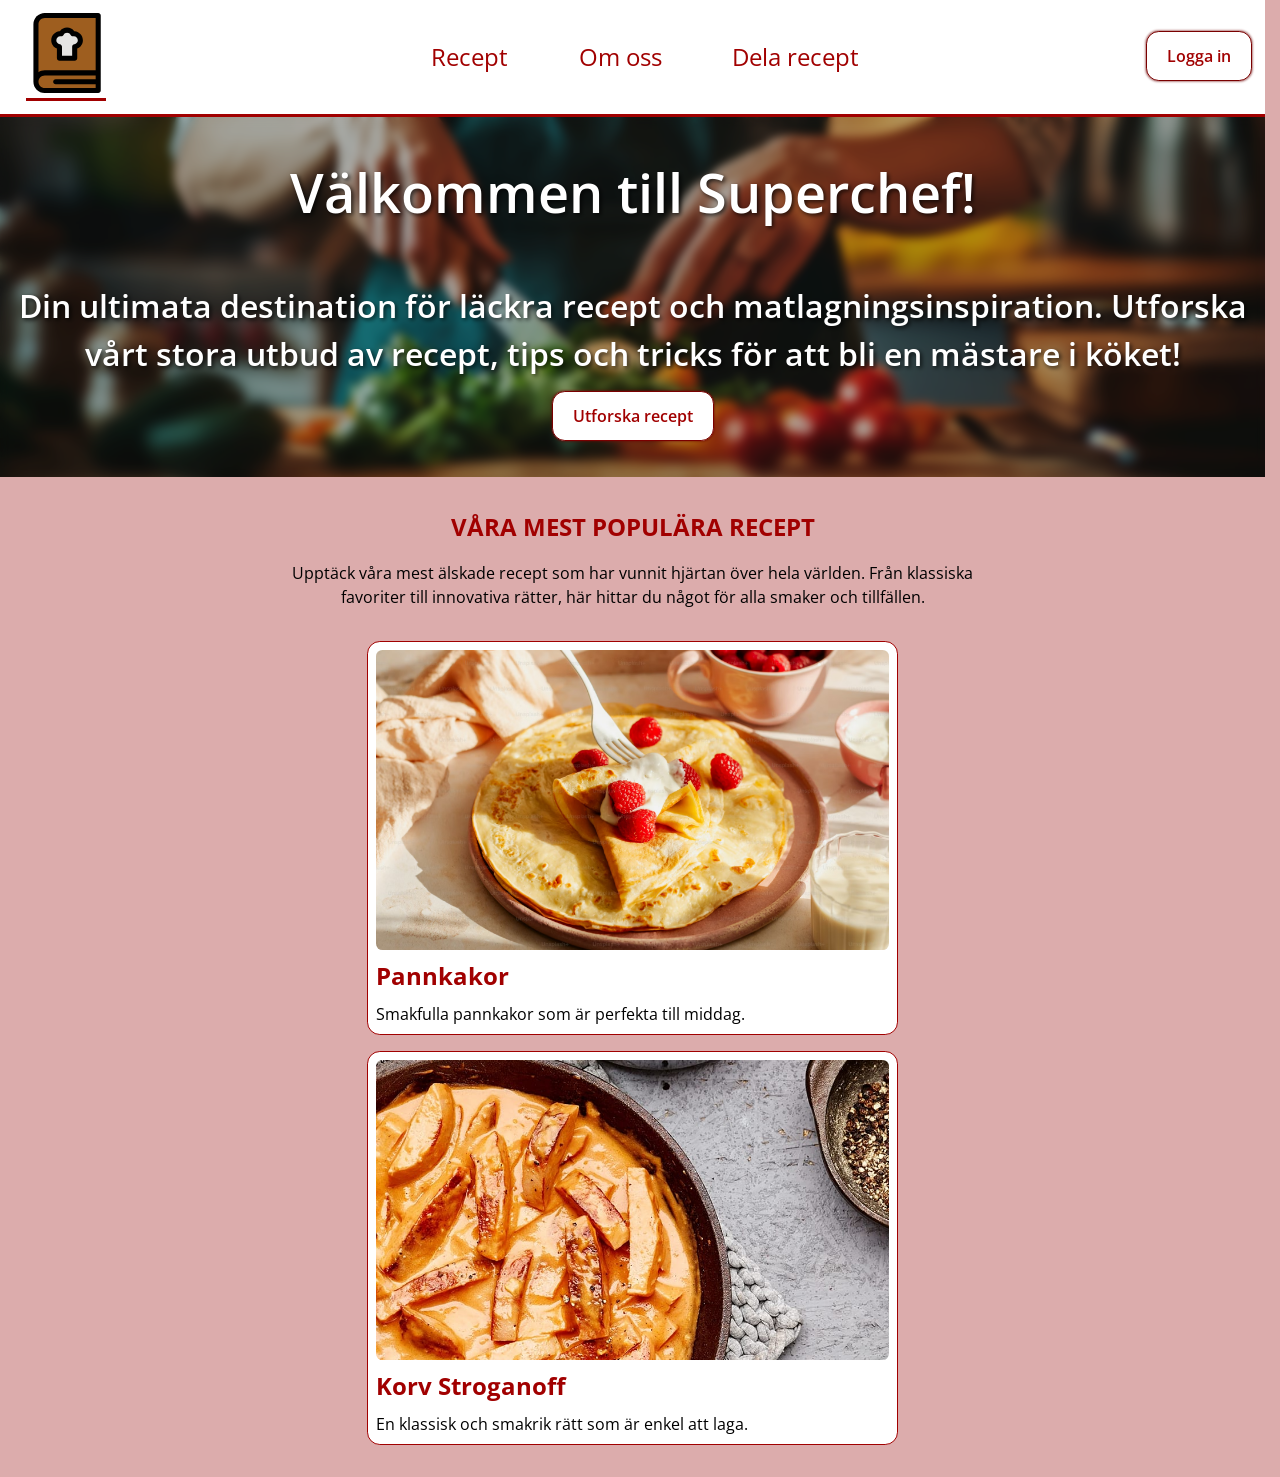
==== commit 52d285c9: "Refactored button and changed some colors" ====
--- a/index.html
+++ b/index.html
@@ -42,7 +42,7 @@
             <a class="navbar__link" href="share_recipe.html">Dela recept</a>
           </li>
           <li class="navbar__item">
-            <button class="navbar__button">Logga in</button>
+            <button class="button">Logga in</button>
           </li>
         </ul>
       </nav>
@@ -55,7 +55,7 @@
             och tricks för att bli en mästare i köket!
           </p>
           <a href="gallery.html" aria-label="Utforska recept">
-            <button class="hero__button" tabindex="-1">Utforska recept</button>
+            <button class="button" tabindex="-1">Utforska recept</button>
           </a>
         </div>
       </section>
--- a/styles/style.css
+++ b/styles/style.css
@@ -96,6 +96,9 @@
   --clr-light-gray: #ebebeb;
   --clr-soft-pink: #dcacac;
   --clr-red-darker: #7a0000;
+  --clr-red-focus: #420203;
+  --clr-red-outline: #7f5556;
+  --clr-red-selected: #8f6464;
 
   /* Used colors */
   --clr-text-headings: var(--clr-red);
@@ -107,6 +110,8 @@
   --clr-bg-button: var(--clr-white);
   --clr-button-text: var(--clr-red);
   --clr-button-border: var(--clr-red-darker);
+  --clr-focus: var(--clr-red-focus);
+  --clr-outline: var(--clr-red-outline);
 
   /* Font */
   --ff-base: "Open Sans", sans-serif;
@@ -168,407 +173,16 @@
 }
 
 a:focus-visible {
-  outline: 3px solid #420203;
+  outline: 3px solid var(--clr-focus);
   outline-offset: 4px;
   border-radius: 4px;
 }
 
-.navbar {
-  background-color: var(--clr-white);
-  border-bottom: 3px solid var(--clr-red);
-  .navbar__list {
-    display: flex;
-    padding: clamp(0rem, 1vw, 1rem);
-    align-items: center;
-  }
-  .navbar__item {
-    margin-inline-start: clamp(0rem, 1vw, 1rem);
-    &:not(.navbar__logo) {
-      margin-inline-start: clamp(0.1rem, 3vw, 4rem);
-    }
-    white-space: nowrap;
-  }
-  .navbar__item:first-child {
-    margin-inline-end: auto;
-  }
-  .navbar__item:last-child {
-    margin-inline-start: auto;
-  }
-  .navbar__button {
-    display: inline-block;
-    background-color: var(--clr-bg-button);
-    padding: clamp(0.5rem, 1vw + 1vw, 0.75rem) clamp(1rem, 3vw, 1.25rem);
-    color: var(--clr-button-text);
-    border-color: var(--clr-button-border);
-    border-radius: 0.8rem;
-    margin-top: -0.15rem;
-    font-weight: var(--fw-bold);
-    font-size: clamp(var(--fs-small), 2vw + 0.5rem, var(--fs-medium));
-    border: 1px solid var(--clr-button-border);
-    outline: none;
-    cursor: pointer;
-    box-shadow: 0px 0px 2px 1px rgba(109, 4, 4, 0.487);
-
-    &:hover {
-      background-color: var(--clr-red-darker);
-      color: var(--clr-white);
-      transition: all 0.2s ease-in;
-      text-decoration: underline;
-    }
-
-    &:focus-visible {
-      outline: 3px solid #420203;
-      outline-offset: 4px;
-      border-radius: 4px;
-    }
-  }
-
-  .navbar__link:hover {
-    background-color: var(--clr-soft-pink);
-    color: var(--clr-red);
-    transition: all 0.2s ease-in;
-  }
-
-  .navbar__link {
-    &:not(.navbar__logo__link) {
-      padding: 0.5rem 1rem;
-      display: inline-block;
-      min-height: 44px;
-    }
-    color: var(--clr-link);
-    border-radius: 0.8rem;
-    text-decoration: none;
-    font-size: clamp(var(--fs-small), 2vw + 0.5rem, var(--fs-large));
-  }
-
-  .navbar__link--active {
-    color: var(--clr-red);
-    text-decoration: underline;
-  }
-
-  .navbar__item__logo {
-    min-height: 50px;
-    min-width: 50px;
-    max-height: 80px;
-    margin-bottom: 5px;
-  }
-  .navbar__logo__link {
-    display: flex;
-    align-items: center;
-    gap: 0.5rem;
-    border-bottom: 3px solid;
-    border-radius: 0;
-    border-color: transparent;
-  }
-  .navbar__logo__link.navbar__link--active {
-    border-bottom: 3px solid;
-    border-radius: 0;
-    &:hover {
-      background-color: transparent;
-    }
-  }
-}
-
-/* Main content wrapper */
-.wrapper {
-  width: 60%;
-  max-width: 1920px;
-  margin-left: auto;
-  margin-right: auto;
-}
-
-.article__top-image {
-  width: 100%;
-  height: 600px;
-  position: center;
-  object-fit: cover;
-}
-
-.infobox {
-  background-color: var(--clr-infobox-bg);
-  padding: 0.8rem;
-  margin: 1rem;
-}
-
-.article {
-  background-color: var(--clr-article-bg);
-  margin-bottom: 1rem;
-
-  .article__heading,
-  .article__subheading {
-    margin: 1rem;
-  }
-
-  .article__heading {
-    color: var(--clr-red);
-  }
-
-  /** Size of bullets **/
-  .unordered-list .list-item::marker {
-    font-size: var(--ff-bullet-size);
-  }
-
-  /** Adjust list indentation **/
-  .unordered-list,
-  .ordered-list {
-    text-align: left;
-    padding: 0px;
-    margin-top: 1rem;
-    margin-left: 1.5rem;
-    list-style-type: disc;
-  }
-
-  .list-item {
-    margin-top: 0.5rem;
-  }
-
-  /* List styling */
-  .unordered-list {
-    list-style-type: disc;
-    .list-item {
-      margin-left: 1em;
-    }
-  }
-
-  .ordered-list {
-    list-style-type: decimal;
-    .list-item {
-      margin-left: 1.25em;
-    }
-  }
-
-  .article__text {
-    margin-left: 1rem;
-  }
-}
-
-.article__content {
-  margin: 0rem 2rem 2rem 2rem;
-}
-
-.article__footer {
-  display: grid;
-  grid-template-columns: 1fr 1fr;
-  column-gap: 20px;
-  width: 100%;
-  padding: 0 1rem 0 1rem;
-
-  .article__bottom-images {
-    width: 100%;
-    height: 600px;
-    padding-bottom: 3rem;
-    object-fit: cover;
-  }
-}
-
-/** Responsive design **/
-@media screen and (max-width: 800px) {
-  .article__footer {
-    grid-template-columns: 1fr;
-  }
-}
-
-.gallery {
-  width: 70%;
-  min-width: 320px;
-
-  margin: 2rem auto;
-  gap: 1rem;
-  display: grid;
-  grid-template-columns: repeat(auto-fit, minmax(min(320px, 100%), 1fr));
-
-  a {
-    text-decoration: none;
-    color: inherit;
-  }
-
-  .gallery__item {
-    height: 100%;
-    background-color: var(--clr-article-bg);
-    display: grid;
-    text-align: top;
-    grid-template-rows: auto auto 1fr;
-    gap: 0.5rem;
-    border: 1px solid var(--clr-border);
-    padding: 0.5rem;
-    border-radius: var(--border-radius-md);
-
-    h2 {
-      color: var(--clr-red);
-    }
-
-    img {
-      width: 100%;
-      height: 300px;
-      object-fit: cover;
-      border-radius: var(--border-radius-sm);
-    }
-  }
-}
-
-.hero-image {
-  background-position: center center;
-  background-image: url("../images/hero_image.jpeg");
-
-  min-height: 40vh;
-  width: 100%;
-  background-size: cover;
-  background-repeat: no-repeat;
-
-  text-align: center;
-  display: grid;
-  grid-template-rows: 1fr;
-  margin-bottom: 2rem;
-
-  .hero__content {
-    align-content: center;
-    object-fit: cover;
-    width: 100%;
-    backdrop-filter: blur(4px);
-    background-color: rgba(0, 0, 0, 0.3);
-  }
-  .hero__text {
-    text-align: center;
-    text-shadow: 2px 2px 4px rgba(0, 0, 0, 0.7);
-    color: var(--clr-white);
-    font-size: clamp(var(--fs-small), 1.25vw + 1rem, var(--fs-xlarge));
-    font-weight: var(--fw-bold);
-    margin-top: 2rem;
-    padding: 1rem;
-  }
-  .hero__heading {
-    color: var(--clr-white);
-    font-size: clamp(var(--fs-large), 3vw + 1rem, var(--fs-xl-heading));
-    font-weight: var(--fw-bold);
-    text-shadow: 2px 2px 4px rgba(0, 0, 0, 0.7);
-  }
-  .hero__button {
-    background-color: var(--clr-bg-button);
-    border-color: var(--clr-button-border);
-    color: var(--clr-button-text);
-    padding: 0.75rem 1.25rem;
-    outline: none;
-    border: 1px solid var(--clr-button-border);
-    border-radius: 0.8rem;
-    box-shadow: 0px 0px 2px 1px rgba(109, 4, 4, 0.487);
-    margin-top: 2.5rem;
-    margin-bottom: 2rem;
-    font-weight: var(--fw-bold);
-    font-size: clamp(var(--fs-small), 2vw + 0.5rem, var(--fs-medium));
-    cursor: pointer;
-    min-height: 44px;
-    min-width: 44px;
-
-    &:hover {
-      background-color: var(--clr-red-darker);
-      color: var(--clr-white);
-      transition: all 0.2s ease-in;
-      text-decoration: underline;
-    }
-  }
-}
-
-/**  This is not how you are supposed to do it, im pretty sure **/
-@media screen and (min-width: 2000px) {
-  .gallery {
-    grid-template-columns: repeat(auto-fit, minmax(min(500px, 100%), 1fr));
-  }
-}
-
-form {
-  display: grid;
-  gap: 1rem;
-
-  @media (width > 720px) {
-    grid-template-columns: 1fr 1fr;
-  }
-}
-
-.form-group {
-  display: grid;
-  gap: 0.5rem;
-
-  select {
-    justify-self: start;
-    margin-block-start: 0.45rem;
-    height: fit-content;
-    padding: 0.5rem;
-    border-radius: var(--border-radius-sm);
-  }
-}
-
-label {
-  text-transform: uppercase;
-}
-
-fieldset {
-  justify-self: start;
-  padding: 0.5rem;
-}
-
-input {
-  padding: 0.5rem;
-  border: 1px solid var(--clr-border);
-  border-radius: var(--border-radius-sm);
-  accent-color: var(--clr-red);
-
-  width: 100%;
-}
-
-.form-group__radio-field {
-  display: inline-grid;
-  align-items: center;
-  grid-auto-flow: dense;
-  padding: 0.15rem;
-
-  label {
-    padding-inline-start: 0.15rem;
-    grid-column: 2;
-  }
-}
-
-.form-group:has(.span-all) {
-  grid-column: 1 / -1;
-}
-
-.skip {
-  position: absolute;
-  overflow: hidden;
-  background: var(--clr-red-darker);
-  padding: 0.5rem;
-  border-radius: 0 0 0.5rem 0.5rem;
-  left: 0.5rem;
-  transform: translateY(-120%);
-  transition: transform 0.3s ease-in;
-
-  color: var(--clr-white);
-}
-
-.skip:focus {
-  border-radius: 0 0 0.5rem 0.5rem;
-  transform: translateY(0);
-
-  color: var(--clr-white);
-}
-
-.contact-form {
-  .contact-form__heading {
-    margin-block-start: 0.25rem;
-    margin-block-end: 1rem;
-  }
-
-  width: 70%;
-  background-color: var(--clr-article-bg);
-  padding: 2rem;
-  border-radius: var(--border-radius-md);
-  border: 1px solid var(--clr-border);
-  margin: 2rem;
-  margin-inline-start: auto;
-  margin-inline-end: auto;
-}
-
 .contact-form__button {
   justify-self: start;
+}
+
+.button {
   display: inline-block;
   background-color: var(--clr-bg-button);
   padding: clamp(0.5rem, 1vw + 1vw, 0.75rem) clamp(1rem, 3vw, 1.25rem);
@@ -589,4 +203,415 @@
     transition: all 0.2s ease-in;
     text-decoration: underline;
   }
-}
+
+  &:focus-visible {
+    outline: 3px solid var(--clr-focus);
+    outline-offset: 4px;
+    border-radius: 4px;
+  }
+}
+
+/****** Navbar ******/
+.navbar {
+  background-color: var(--clr-white);
+  border-bottom: 3px solid var(--clr-red);
+  .navbar__list {
+    display: flex;
+    padding: clamp(0rem, 1vw, 1rem);
+    align-items: center;
+  }
+  .navbar__item {
+    margin-inline-start: clamp(0rem, 1vw, 1rem);
+    &:not(.navbar__logo) {
+      margin-inline-start: clamp(0.1rem, 3vw, 4rem);
+    }
+    white-space: nowrap;
+  }
+  .navbar__item:first-child {
+    margin-inline-end: auto;
+  }
+  .navbar__item:last-child {
+    margin-inline-start: auto;
+  }
+
+  .navbar__link:hover {
+    background-color: var(--clr-soft-pink);
+    color: var(--clr-red);
+    transition: all 0.2s ease-in;
+  }
+
+  .navbar__link {
+    &:not(.navbar__logo__link) {
+      padding: 0.5rem 1rem;
+      display: inline-block;
+      min-height: 44px;
+    }
+    color: var(--clr-link);
+    border-radius: 0.8rem;
+    text-decoration: none;
+    font-size: clamp(var(--fs-small), 2vw + 0.5rem, var(--fs-large));
+  }
+
+  .navbar__link--active {
+    color: var(--clr-red);
+    text-decoration: underline;
+  }
+
+  .navbar__item__logo {
+    min-height: 50px;
+    min-width: 50px;
+    max-height: 80px;
+    margin-bottom: 5px;
+  }
+  .navbar__logo__link {
+    display: flex;
+    align-items: center;
+    gap: 0.5rem;
+    border-bottom: 3px solid;
+    border-radius: 0;
+    border-color: transparent;
+  }
+  .navbar__logo__link.navbar__link--active {
+    border-bottom: 3px solid;
+    border-radius: 0;
+    &:hover {
+      background-color: transparent;
+    }
+  }
+}
+
+/* Main content wrapper */
+.wrapper {
+  width: 60%;
+  max-width: 1920px;
+  margin-left: auto;
+  margin-right: auto;
+}
+
+.article__top-image {
+  width: 100%;
+  height: 600px;
+  position: center;
+  object-fit: cover;
+}
+
+.infobox {
+  background-color: var(--clr-infobox-bg);
+  padding: 0.8rem;
+  margin: 1rem;
+}
+
+.article {
+  background-color: var(--clr-article-bg);
+  margin-bottom: 1rem;
+
+  .article__heading,
+  .article__subheading {
+    margin: 1rem;
+  }
+
+  .article__heading {
+    color: var(--clr-red);
+  }
+
+  /** Size of bullets **/
+  .unordered-list .list-item::marker {
+    font-size: var(--ff-bullet-size);
+  }
+
+  /** Adjust list indentation **/
+  .unordered-list,
+  .ordered-list {
+    text-align: left;
+    padding: 0px;
+    margin-top: 1rem;
+    margin-left: 1.5rem;
+    list-style-type: disc;
+  }
+
+  .list-item {
+    margin-top: 0.5rem;
+  }
+
+  /* List styling */
+  .unordered-list {
+    list-style-type: disc;
+    .list-item {
+      margin-left: 1em;
+    }
+  }
+
+  .ordered-list {
+    list-style-type: decimal;
+    .list-item {
+      margin-left: 1.25em;
+    }
+  }
+
+  .article__text {
+    margin-left: 1rem;
+  }
+}
+
+.article__content {
+  margin: 0rem 2rem 2rem 2rem;
+}
+
+.article__footer {
+  display: grid;
+  grid-template-columns: 1fr 1fr;
+  column-gap: 20px;
+  width: 100%;
+  padding: 0 1rem 0 1rem;
+
+  .article__bottom-images {
+    width: 100%;
+    height: 600px;
+    padding-bottom: 3rem;
+    object-fit: cover;
+  }
+}
+
+/** Responsive design **/
+@media screen and (max-width: 800px) {
+  .article__footer {
+    grid-template-columns: 1fr;
+  }
+}
+
+.gallery {
+  width: 70%;
+  min-width: 320px;
+
+  margin: 2rem auto;
+  gap: 1rem;
+  display: grid;
+  grid-template-columns: repeat(auto-fit, minmax(min(320px, 100%), 1fr));
+
+  a {
+    text-decoration: none;
+    color: inherit;
+  }
+
+  .gallery__item {
+    height: 100%;
+    background-color: var(--clr-article-bg);
+    display: grid;
+    text-align: top;
+    grid-template-rows: auto auto 1fr;
+    gap: 0.5rem;
+    border: 1px solid var(--clr-border);
+    padding: 0.5rem;
+    border-radius: var(--border-radius-md);
+
+    h2 {
+      color: var(--clr-red);
+    }
+
+    img {
+      width: 100%;
+      height: 300px;
+      object-fit: cover;
+      border-radius: var(--border-radius-sm);
+    }
+  }
+}
+
+.hero-image {
+  background-position: center center;
+  background-image: url("../images/hero_image.jpeg");
+
+  min-height: 40vh;
+  width: 100%;
+  background-size: cover;
+  background-repeat: no-repeat;
+
+  text-align: center;
+  display: grid;
+  grid-template-rows: 1fr;
+  margin-bottom: 2rem;
+
+  .hero__content {
+    align-content: center;
+    object-fit: cover;
+    width: 100%;
+    backdrop-filter: blur(4px);
+    background-color: rgba(0, 0, 0, 0.3);
+  }
+  .hero__text {
+    text-align: center;
+    text-shadow: 2px 2px 4px rgba(0, 0, 0, 0.7);
+    color: var(--clr-white);
+    font-size: clamp(var(--fs-small), 1.25vw + 1rem, var(--fs-xlarge));
+    font-weight: var(--fw-bold);
+    margin-top: 2rem;
+    padding: 1rem;
+  }
+  .hero__heading {
+    color: var(--clr-white);
+    font-size: clamp(var(--fs-large), 3vw + 1rem, var(--fs-xl-heading));
+    font-weight: var(--fw-bold);
+    text-shadow: 2px 2px 4px rgba(0, 0, 0, 0.7);
+  }
+}
+
+/**  This is not how you are supposed to do it, im pretty sure **/
+@media screen and (min-width: 2000px) {
+  .gallery {
+    grid-template-columns: repeat(auto-fit, minmax(min(500px, 100%), 1fr));
+  }
+}
+
+form {
+  display: grid;
+  gap: 1rem;
+
+  @media (width > 720px) {
+    grid-template-columns: 1fr 1fr;
+  }
+}
+
+/* Allows customization of the select element, not supported in Firefox & Safari */
+select,
+::picker(select) {
+  appearance: base-select;
+}
+
+.form-group {
+  display: grid;
+  gap: 0.5rem;
+
+  select {
+    /* width: max-content does not work with base-select */
+    min-width: 15ch;
+    justify-self: start;
+    margin-block-start: 0.45rem;
+    height: fit-content;
+    padding: 0.5rem;
+    border-radius: var(--border-radius-sm);
+
+    option:disabled {
+      background-color: var(--clr-bg);
+    }
+
+    option {
+      background-color: var(--clr-bg);
+    }
+    option:checked {
+      background-color: var(--clr-red-selected);
+    }
+
+    &:focus-visible {
+      outline: 3px solid var(--clr-focus);
+      outline-offset: 4px;
+      border-radius: 4px;
+    }
+  }
+}
+
+select:hover,
+select:focus {
+  background: var(--clr-bg);
+}
+
+option:hover,
+option:focus {
+  background: black;
+}
+
+input::file-selector-button {
+  font-weight: bold;
+  color: var(--clr-red-darker);
+  padding: 0.5rem 1rem;
+  margin-block: -0.5rem;
+  border: thin solid var(--clr-outline);
+  border-radius: 8px;
+  cursor: pointer;
+}
+
+label {
+  text-transform: uppercase;
+}
+
+fieldset {
+  justify-self: start;
+  padding: 0.5rem;
+}
+
+input {
+  padding: 0.5rem;
+  border: 1px solid var(--clr-border);
+  border-radius: var(--border-radius-sm);
+  accent-color: var(--clr-red);
+
+  width: 100%;
+
+  &:focus-visible {
+    outline: 3px solid var(--clr-focus);
+    outline-offset: 4px;
+    border-radius: 4px;
+  }
+}
+
+.form-group__radio-field {
+  display: inline-grid;
+  align-items: center;
+  grid-auto-flow: dense;
+  padding: 0.15rem;
+
+  label {
+    padding-inline-start: 0.15rem;
+    grid-column: 2;
+  }
+}
+
+.form-group:has(.span-all) {
+  grid-column: 1 / -1;
+}
+
+.skip {
+  position: absolute;
+  overflow: hidden;
+  background: var(--clr-red-darker);
+  padding: 0.5rem;
+  border-radius: 0 0 0.5rem 0.5rem;
+  left: 0.5rem;
+  transform: translateY(-120%);
+  transition: transform 0.3s ease-in;
+
+  color: var(--clr-white);
+}
+
+.skip:focus {
+  border-radius: 0 0 0.5rem 0.5rem;
+  transform: translateY(0);
+
+  color: var(--clr-white);
+}
+
+.contact-form {
+  .contact-form__heading {
+    margin-block-start: 0.25rem;
+    margin-block-end: 1rem;
+  }
+
+  width: 70%;
+  background-color: var(--clr-article-bg);
+  padding: 2rem;
+  border-radius: var(--border-radius-md);
+  border: 1px solid var(--clr-border);
+  margin: 2rem;
+  margin-inline-start: auto;
+  margin-inline-end: auto;
+}
+
+.contact-form__textarea {
+  resize: none;
+  width: 100%;
+
+  &:focus-visible {
+    outline: 3px solid var(--clr-focus);
+    outline-offset: 4px;
+    border-radius: 4px;
+  }
+}
